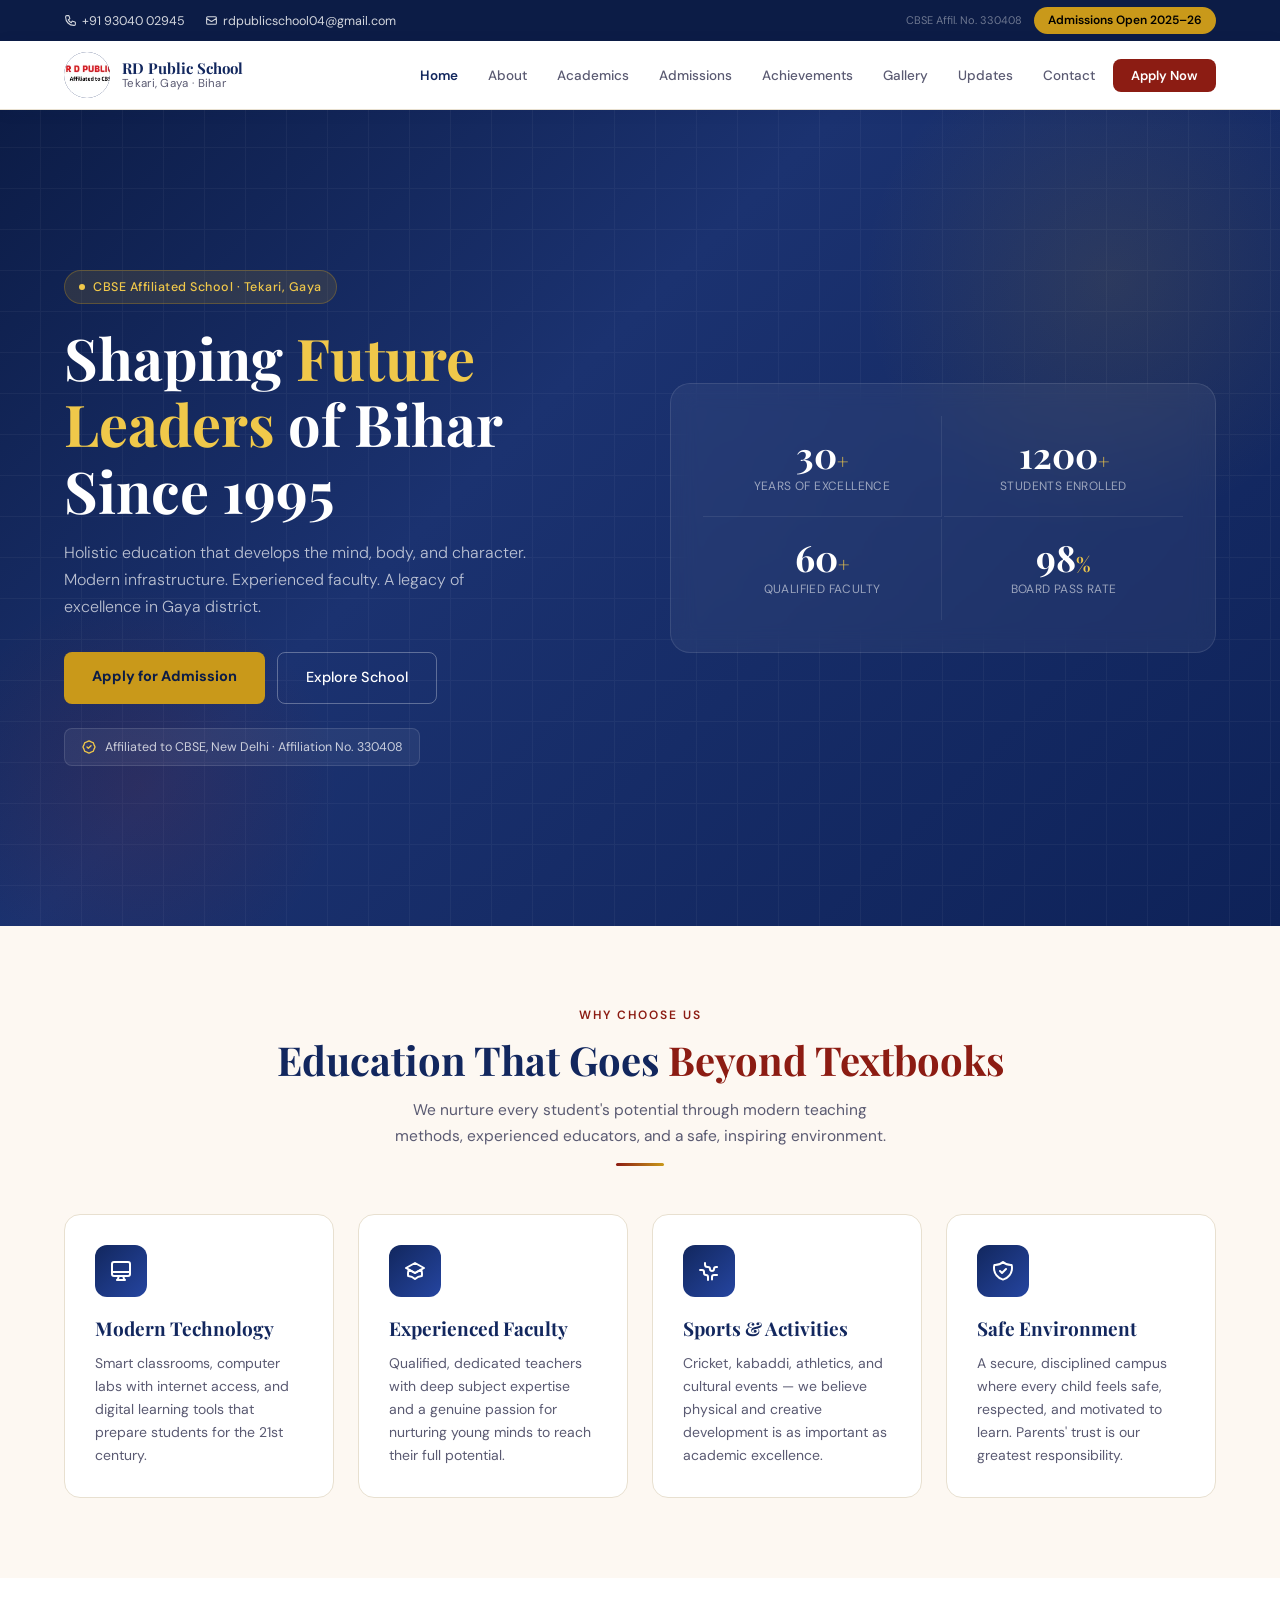
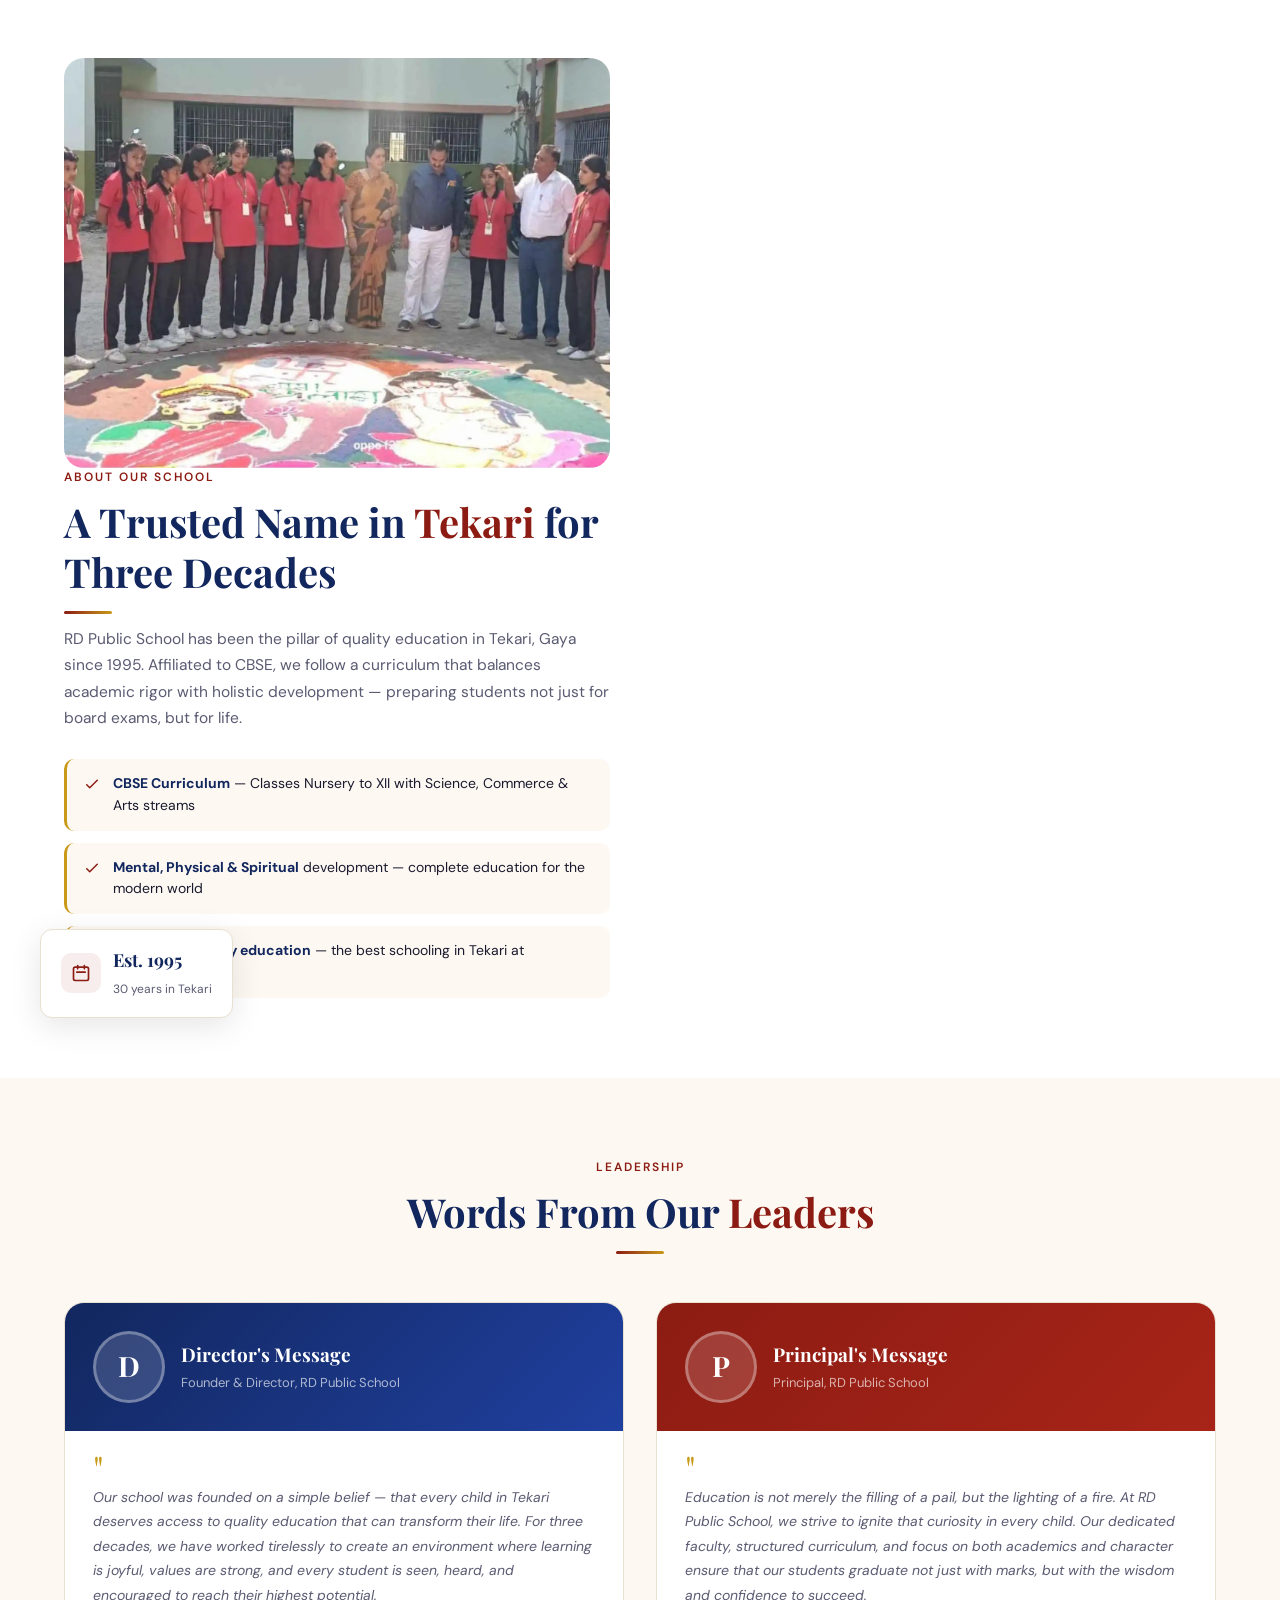
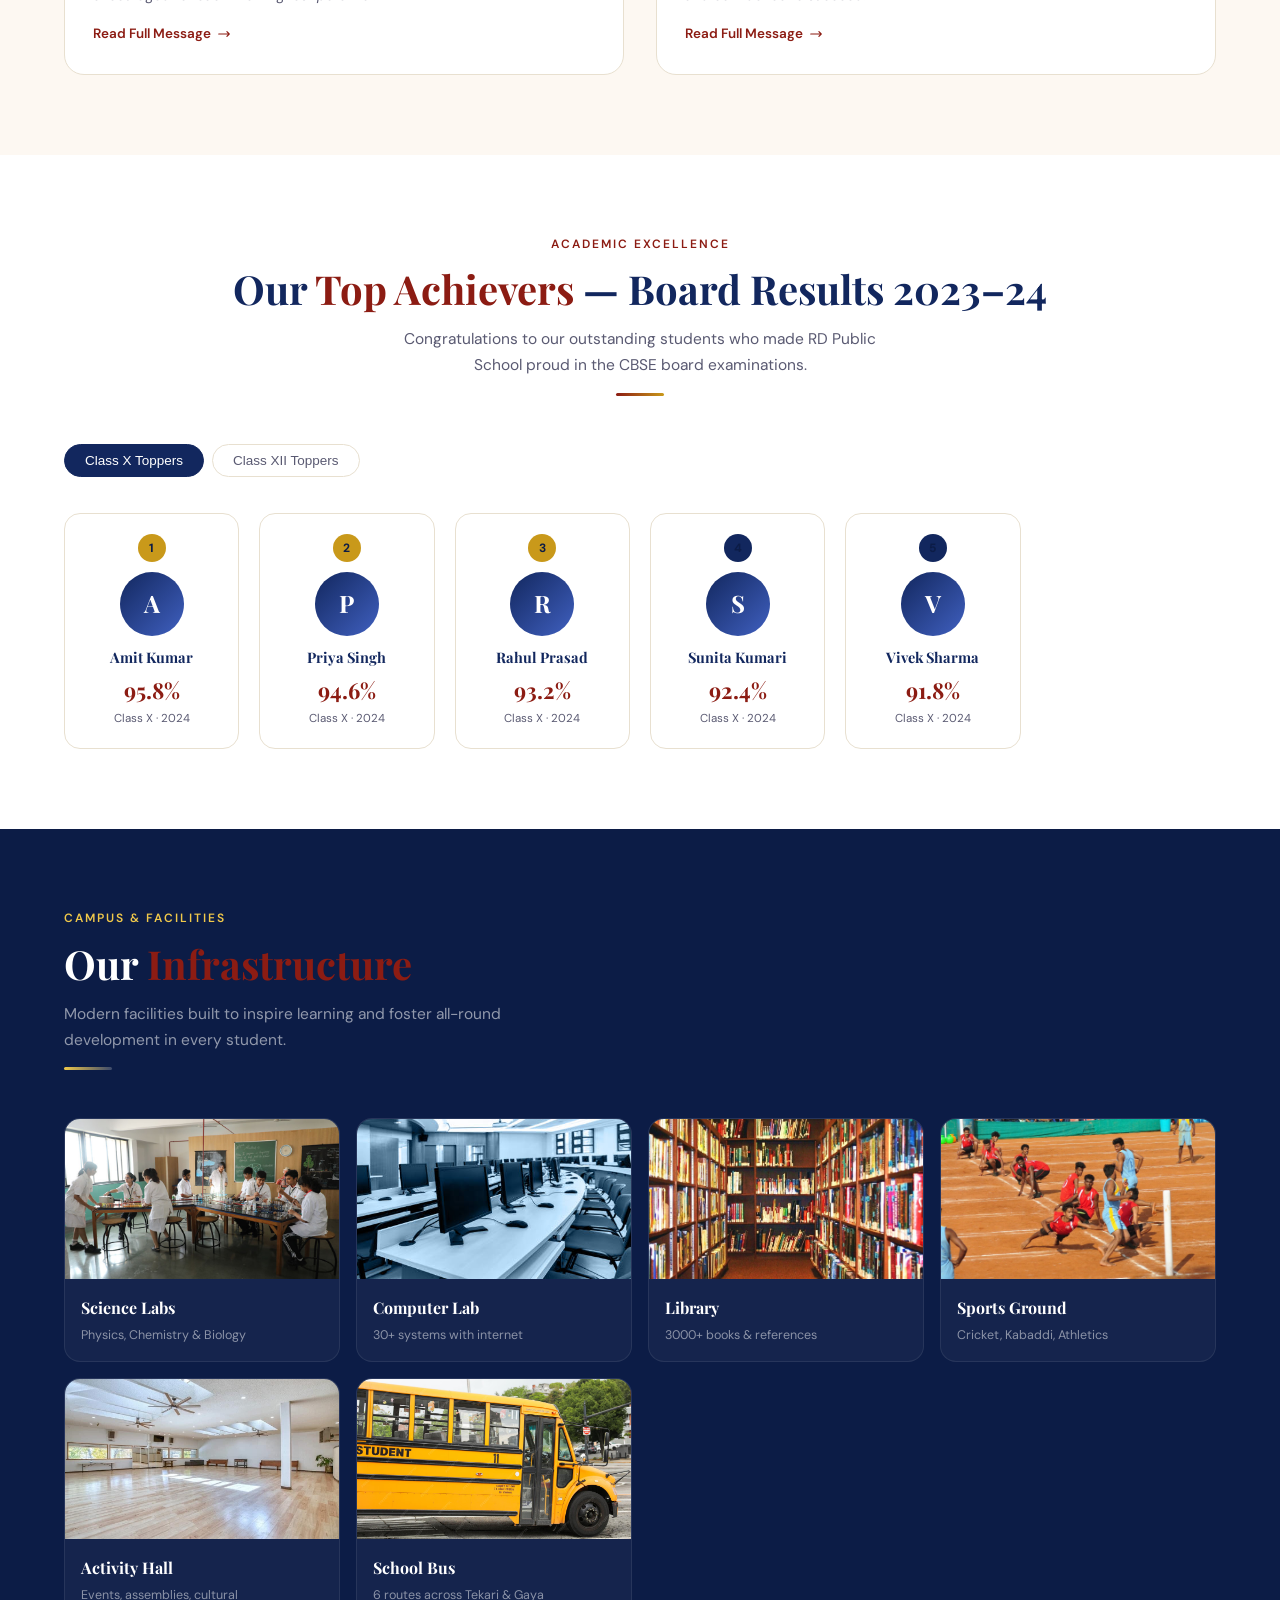
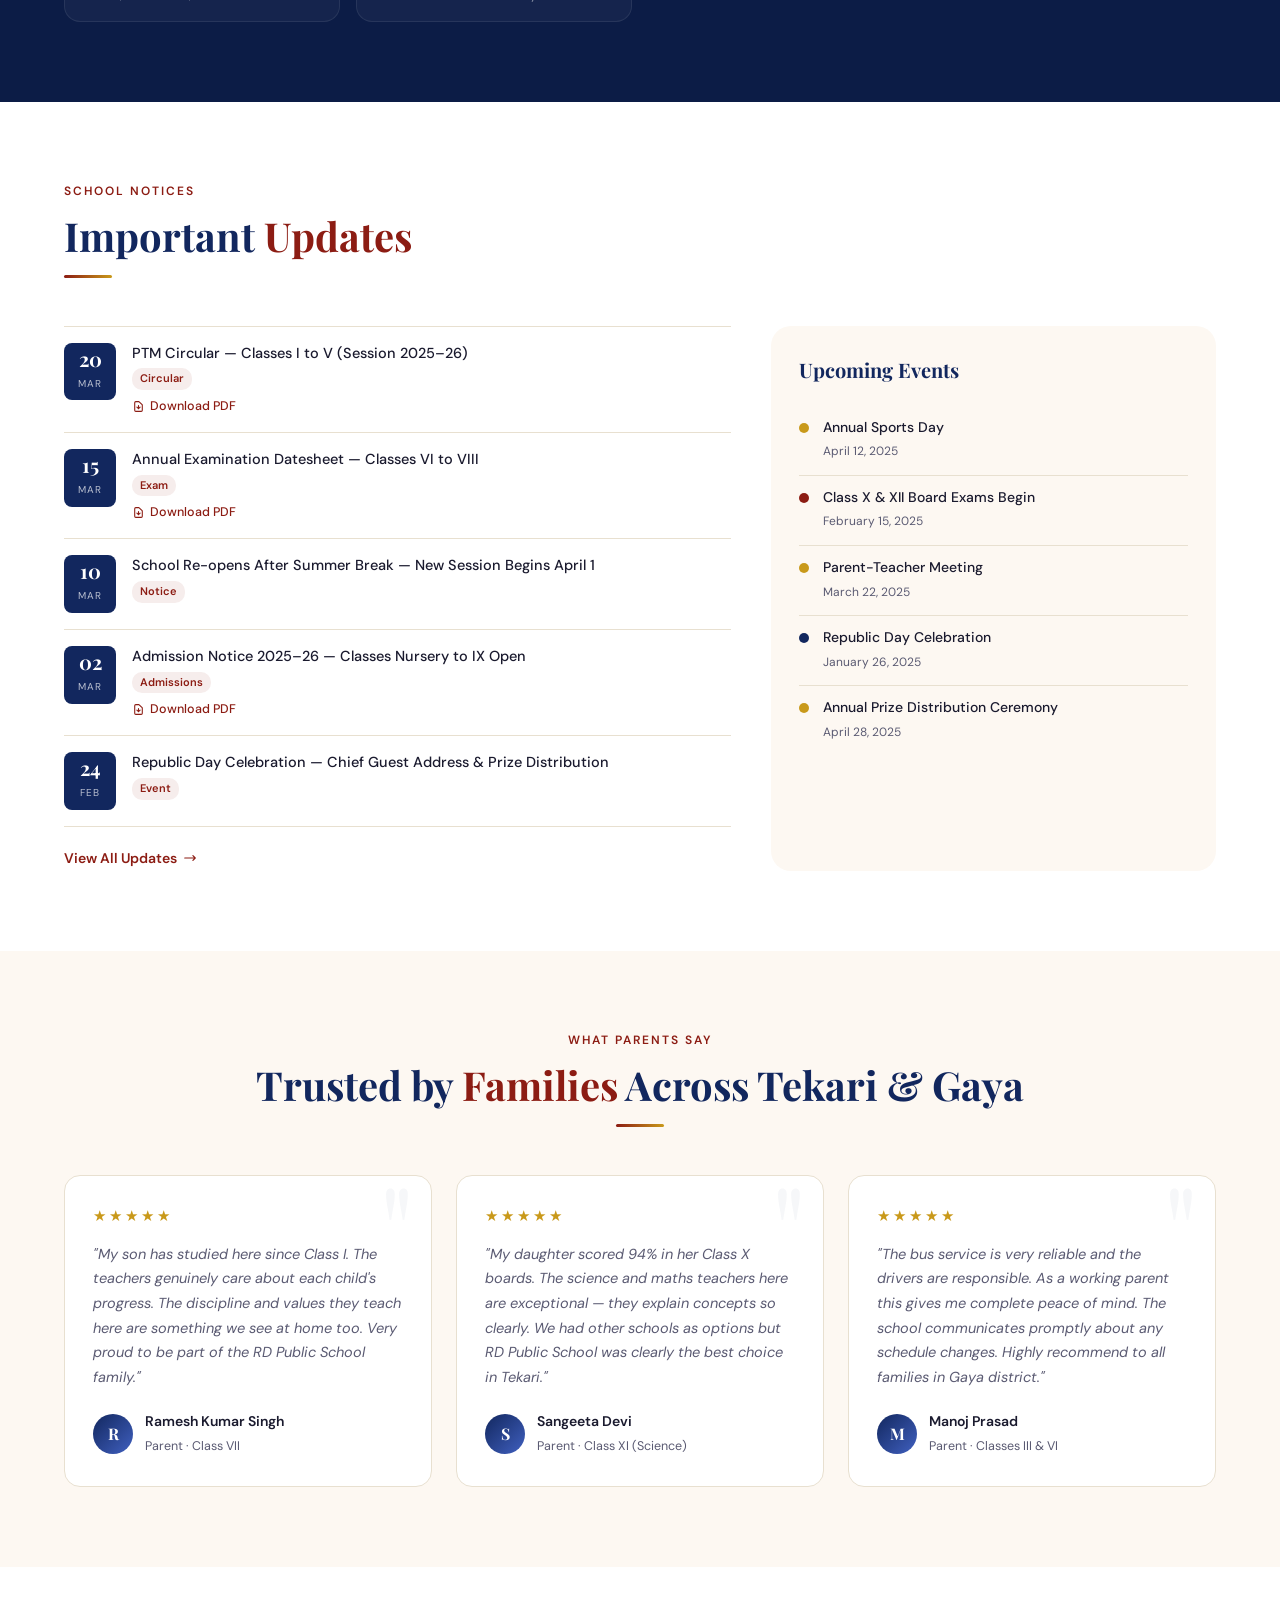
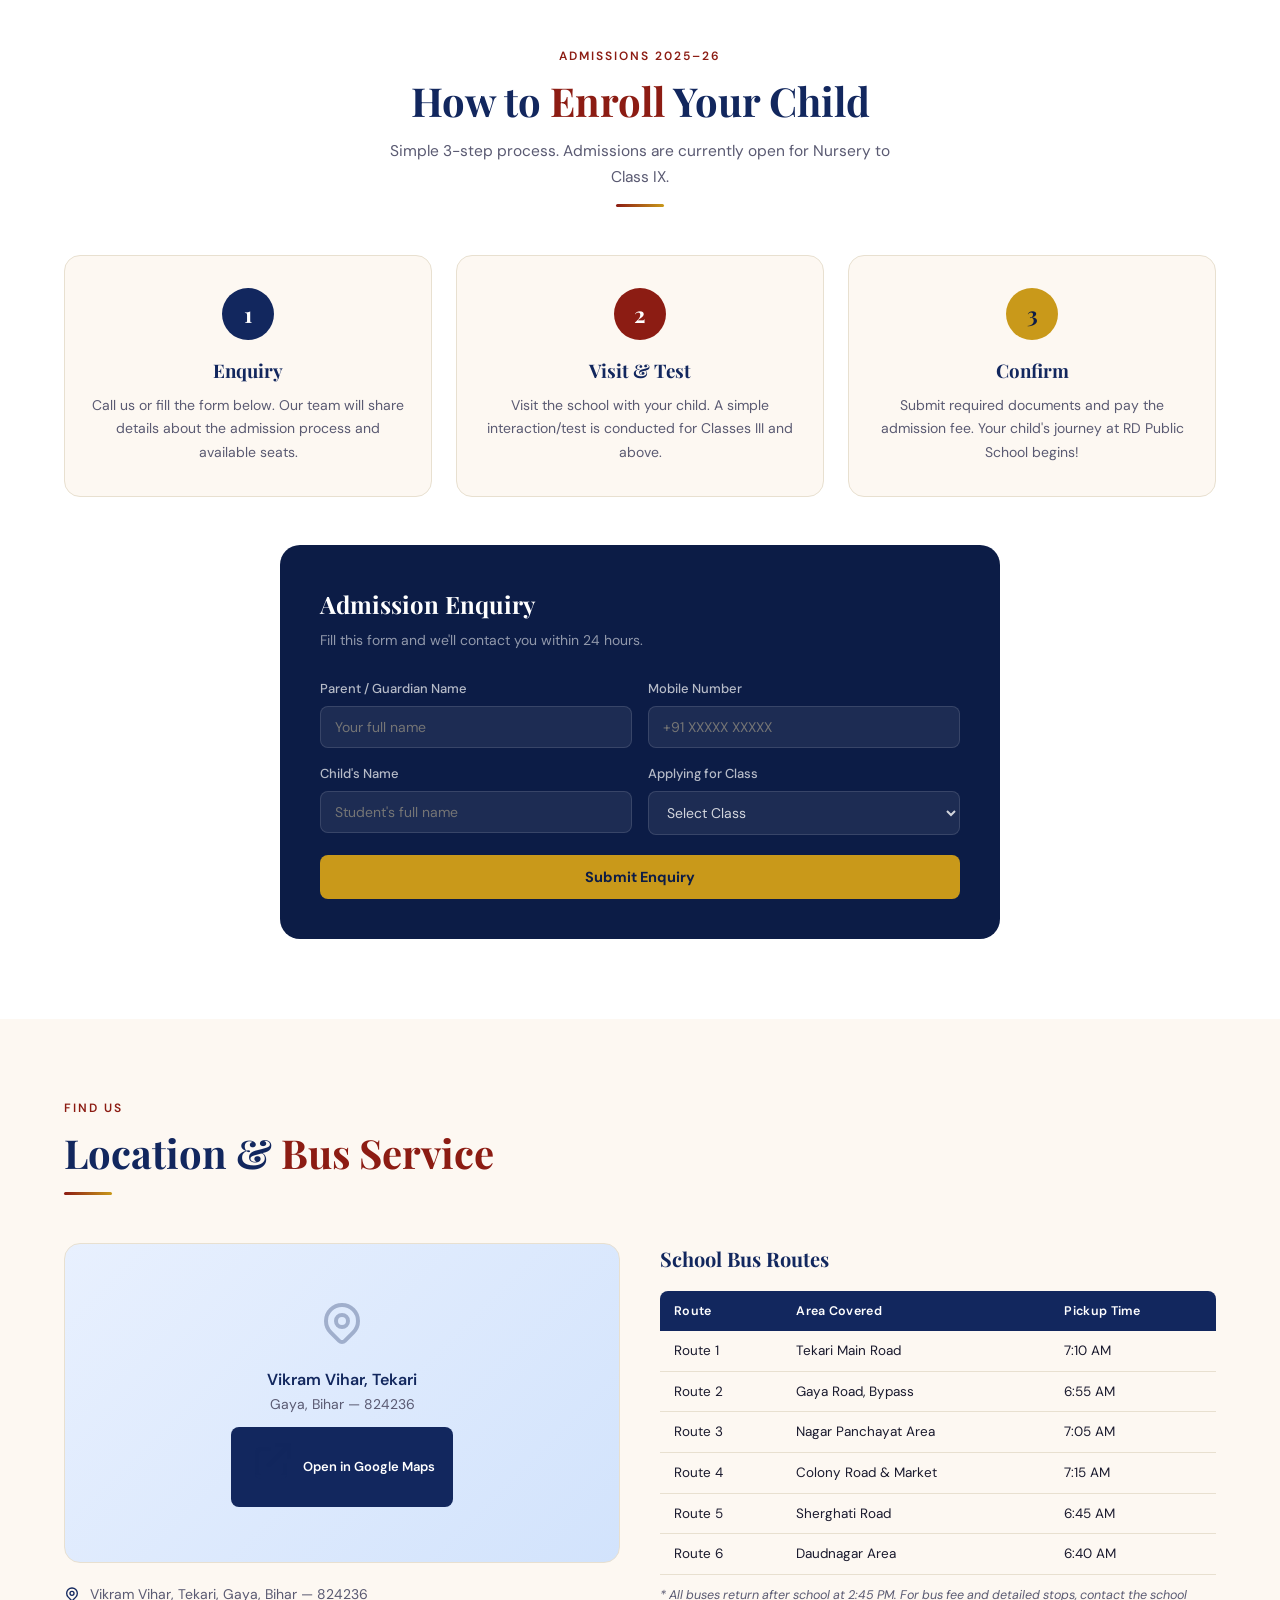
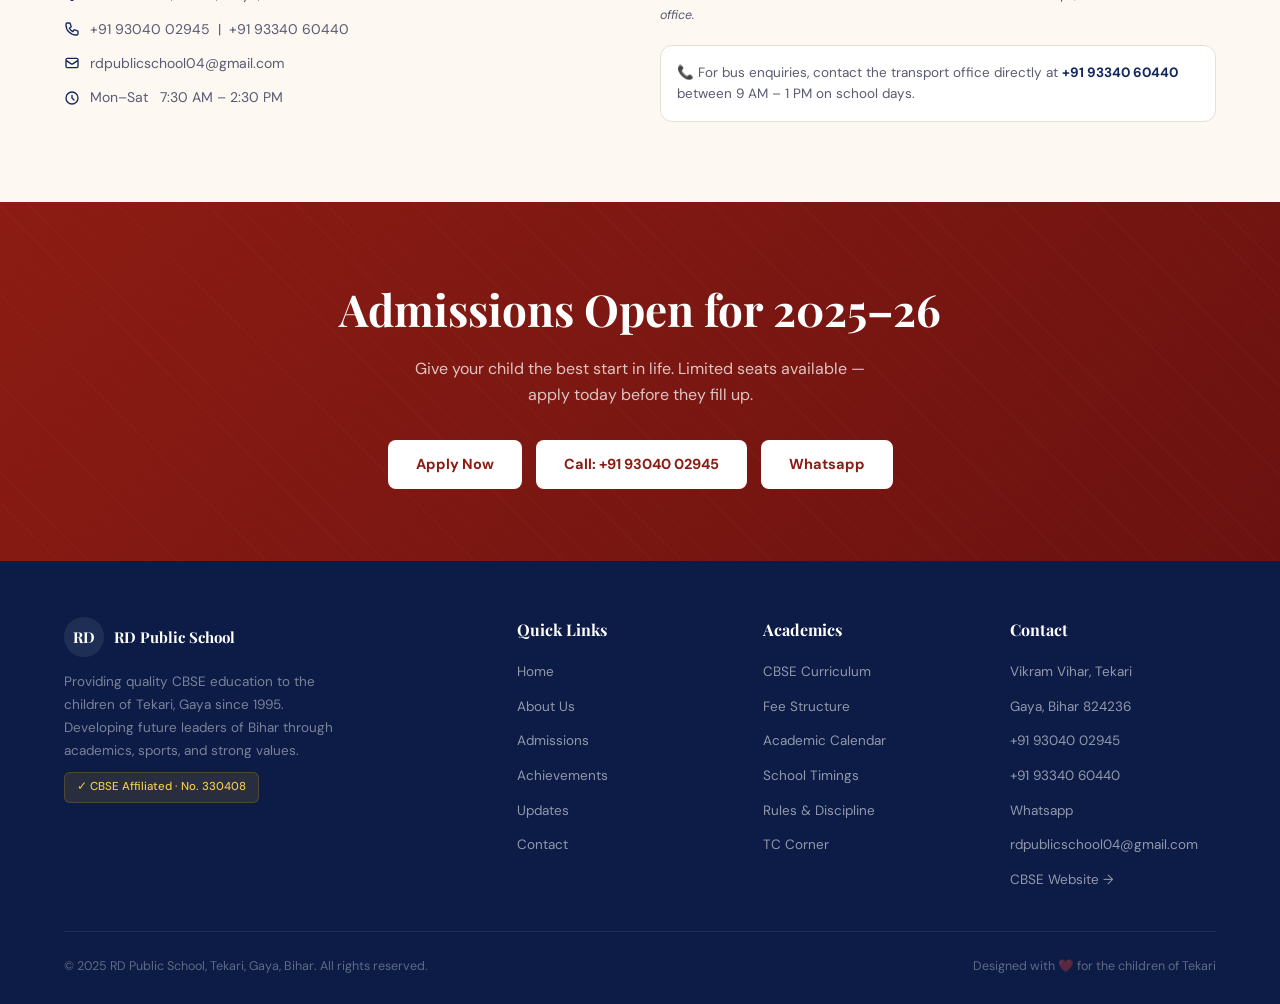
==== rdps-demo.html @ 410fe50c "done and dusted" ====
<!DOCTYPE html>
<html lang="en">
<head>
<meta charset="UTF-8"/>
<meta name="viewport" content="width=device-width, initial-scale=1.0"/>
<title>RD Public School — Tekari, Gaya, Bihar</title>
<link rel="preconnect" href="https://fonts.googleapis.com"/>
<link href="https://fonts.googleapis.com/css2?family=Playfair+Display:wght@600;700&family=DM+Sans:wght@300;400;500;600&display=swap" rel="stylesheet"/>
<style>
*,*::before,*::after{box-sizing:border-box;margin:0;padding:0}

:root{
  --navy:#12275E;
  --navy-deep:#0C1C46;
  --maroon:#8C1C13;
  --gold:#C9991A;
  --gold-light:#F0C84A;
  --cream:#FDF8F2;
  --warm-white:#FFFDF9;
  --text:#1A1A2E;
  --text-muted:#5A5A72;
  --border:#E8E0D0;
  --serif:'Playfair Display',serif;
  --sans:'DM Sans',sans-serif;
}

html{scroll-behavior:smooth}
body{font-family:var(--sans);color:var(--text);background:var(--warm-white);line-height:1.6;overflow-x:hidden}

/* ── TOP BAR ── */
.topbar{background:var(--navy-deep);color:#fff;font-size:12.5px;padding:7px 0}
.topbar-inner{max-width:1200px;margin:auto;padding:0 24px;display:flex;justify-content:space-between;align-items:center;flex-wrap:wrap;gap:8px}
.topbar a{color:rgba(255,255,255,0.82);text-decoration:none;display:flex;align-items:center;gap:5px;transition:color .2s}
.topbar a:hover{color:#fff}
.topbar-left{display:flex;gap:20px;align-items:center}
.topbar-right{display:flex;gap:12px;align-items:center}
.topbar-cta{background:var(--gold);color:#000!important;padding:4px 14px;border-radius:20px;font-weight:600;font-size:12px;transition:background .2s!important}
.topbar-cta:hover{background:var(--gold-light)!important}
.topbar svg{width:13px;height:13px}

/* ── NAVBAR ── */
nav{background:#fff;position:sticky;top:0;z-index:100;border-bottom:1px solid var(--border);box-shadow:0 2px 16px rgba(18,39,94,0.06)}
.nav-inner{max-width:1200px;margin:auto;padding:0 24px;display:flex;align-items:center;justify-content:space-between;height:68px}
.nav-logo{display:flex;align-items:center;gap:12px;text-decoration:none}
.logo-badge{width:46px;height:46px;background:var(--navy);border-radius:50%;display:flex;align-items:center;justify-content:center;flex-shrink:0}
.logo-badge span{color:#fff;font-family:var(--serif);font-size:17px;font-weight:700;letter-spacing:-0.5px}
.logo-text{line-height:1.2}
.logo-text strong{display:block;font-family:var(--serif);color:var(--navy);font-size:15px;font-weight:700}
.logo-text small{display:block;color:var(--text-muted);font-size:11.5px;letter-spacing:0.3px}
.nav-links{display:flex;gap:6px;list-style:none;align-items:center}
.nav-links a{font-size:13.5px;font-weight:500;color:var(--text-muted);text-decoration:none;padding:6px 12px;border-radius:6px;transition:all .2s}
.nav-links a:hover{color:var(--navy);background:rgba(18,39,94,0.06)}
.nav-links .active{color:var(--navy);font-weight:600}
.nav-btn{background:var(--maroon);color:#fff!important;padding:8px 18px!important;border-radius:8px!important;font-weight:600!important;font-size:13px!important}
.nav-btn:hover{background:#a82418!important;color:#fff!important}

/* ── HERO ── */
.hero{min-height:88vh;display:flex;align-items:center;position:relative;overflow:hidden;background:var(--navy-deep)}
.hero-bg{position:absolute;inset:0;background:linear-gradient(135deg,#0C1C46 0%,#1B3270 40%,#0e2258 100%)}
.hero-pattern{position:absolute;inset:0;opacity:0.04;background-image:repeating-linear-gradient(0deg,transparent,transparent 40px,rgba(255,255,255,1) 40px,rgba(255,255,255,1) 41px),repeating-linear-gradient(90deg,transparent,transparent 40px,rgba(255,255,255,1) 40px,rgba(255,255,255,1) 41px)}
.hero-accent{position:absolute;right:-80px;top:-80px;width:500px;height:500px;background:radial-gradient(circle,rgba(201,153,26,0.12) 0%,transparent 70%);pointer-events:none}
.hero-accent2{position:absolute;left:-60px;bottom:-60px;width:400px;height:400px;background:radial-gradient(circle,rgba(140,28,19,0.15) 0%,transparent 70%);pointer-events:none}
.hero-inner{max-width:1200px;margin:auto;padding:80px 24px;position:relative;z-index:2;display:grid;grid-template-columns:1fr 1fr;gap:60px;align-items:center}
.hero-badge{display:inline-flex;align-items:center;gap:8px;background:rgba(201,153,26,0.15);border:1px solid rgba(201,153,26,0.3);color:var(--gold-light);padding:6px 14px;border-radius:20px;font-size:12.5px;font-weight:500;letter-spacing:0.5px;margin-bottom:20px}
.hero-badge span{width:6px;height:6px;background:var(--gold-light);border-radius:50%;display:inline-block}
.hero h1{font-family:var(--serif);font-size:clamp(36px,4.5vw,58px);line-height:1.15;color:#fff;font-weight:700;margin-bottom:16px}
.hero h1 em{font-style:normal;color:var(--gold-light)}
.hero-sub{color:rgba(255,255,255,0.7);font-size:16px;max-width:480px;margin-bottom:32px;font-weight:300;line-height:1.7}
.hero-btns{display:flex;gap:12px;flex-wrap:wrap}
.btn-primary{background:var(--gold);color:#0C1C46;padding:13px 28px;border-radius:8px;font-weight:700;font-size:14.5px;text-decoration:none;display:inline-block;transition:all .2s;border:none;cursor:pointer}
.btn-primary:hover{background:var(--gold-light);transform:translateY(-1px);box-shadow:0 6px 20px rgba(201,153,26,0.35)}
.btn-ghost{background:transparent;color:#fff;padding:13px 28px;border-radius:8px;font-weight:500;font-size:14.5px;text-decoration:none;display:inline-block;transition:all .2s;border:1.5px solid rgba(255,255,255,0.3)}
.btn-ghost:hover{background:rgba(255,255,255,0.08);border-color:rgba(255,255,255,0.6)}
.hero-card{background:rgba(255,255,255,0.05);backdrop-filter:blur(12px);border:1px solid rgba(255,255,255,0.1);border-radius:20px;padding:32px;display:grid;grid-template-columns:1fr 1fr;gap:2px}
.hero-stat{padding:20px;text-align:center;border-right:1px solid rgba(255,255,255,0.08);border-bottom:1px solid rgba(255,255,255,0.08)}
.hero-stat:nth-child(2){border-right:none}
.hero-stat:nth-child(3){border-bottom:none}
.hero-stat:nth-child(4){border-right:none;border-bottom:none}
.hero-stat-num{font-family:var(--serif);font-size:36px;color:#fff;font-weight:700;line-height:1}
.hero-stat-num span{color:var(--gold-light);font-size:20px}
.hero-stat-label{color:rgba(255,255,255,0.55);font-size:12px;margin-top:5px;letter-spacing:0.4px;text-transform:uppercase}
.cbse-badge{margin-top:24px;display:inline-flex;align-items:center;gap:8px;background:rgba(255,255,255,0.06);border:1px solid rgba(255,255,255,0.12);color:rgba(255,255,255,0.75);padding:8px 16px;border-radius:8px;font-size:12.5px}
.cbse-badge svg{width:16px;height:16px;color:var(--gold-light)}

/* ── SECTIONS SHARED ── */
section{padding:80px 0}
.section-inner{max-width:1200px;margin:auto;padding:0 24px}
.section-label{font-size:12px;font-weight:600;letter-spacing:2px;text-transform:uppercase;color:var(--maroon);margin-bottom:10px}
.section-title{font-family:var(--serif);font-size:clamp(28px,3.5vw,40px);color:var(--navy);font-weight:700;line-height:1.25}
.section-title em{font-style:normal;color:var(--maroon)}
.section-sub{color:var(--text-muted);max-width:520px;margin-top:12px;font-size:15.5px;line-height:1.7}
.section-header{margin-bottom:48px}
.section-header.center{text-align:center}
.section-header.center .section-sub{margin:12px auto 0}
.divider{width:48px;height:3px;background:linear-gradient(90deg,var(--maroon),var(--gold));border-radius:2px;margin-top:14px}
.divider.center{margin:14px auto 0}

/* ── WHY US ── */
.why-us{background:var(--cream)}
.features-grid{display:grid;grid-template-columns:repeat(auto-fit,minmax(240px,1fr));gap:24px}
.feature-card{background:#fff;border:1px solid var(--border);border-radius:16px;padding:30px;transition:all .25s}
.feature-card:hover{border-color:var(--navy);box-shadow:0 8px 32px rgba(18,39,94,0.1);transform:translateY(-3px)}
.feature-icon{width:52px;height:52px;background:linear-gradient(135deg,var(--navy),#2545a0);border-radius:12px;display:flex;align-items:center;justify-content:center;margin-bottom:16px}
.feature-icon svg{width:24px;height:24px;color:#fff}
.feature-card h3{font-family:var(--serif);font-size:19px;color:var(--navy);margin-bottom:8px;font-weight:700}
.feature-card p{color:var(--text-muted);font-size:14px;line-height:1.65}

/* ── ABOUT ── */
.about-grid{display:grid;grid-template-columns:1fr 1fr;gap:60px;align-items:center}
.about-img{position:relative}
.about-img-main{width:100%;aspect-ratio:4/3;background:linear-gradient(135deg,var(--navy) 0%,#2545a0 100%);border-radius:20px;display:flex;align-items:center;justify-content:center;overflow:hidden}
.school-visual{text-align:center;color:rgba(255,255,255,0.8);padding:40px}
.school-visual .big-icon{font-size:80px;margin-bottom:12px;display:block}
.school-visual p{font-size:13px;opacity:0.6;letter-spacing:1px;text-transform:uppercase}
.about-float-card{position:absolute;bottom:-20px;left:-24px;background:#fff;border:1px solid var(--border);border-radius:12px;padding:16px 20px;box-shadow:0 8px 32px rgba(0,0,0,0.1);display:flex;align-items:center;gap:12px;min-width:180px}
.float-icon{width:40px;height:40px;background:rgba(140,28,19,0.08);border-radius:10px;display:flex;align-items:center;justify-content:center;flex-shrink:0}
.float-icon svg{width:20px;height:20px;color:var(--maroon)}
.float-card-text strong{display:block;font-size:18px;font-family:var(--serif);color:var(--navy);font-weight:700}
.float-card-text span{font-size:12px;color:var(--text-muted)}
.about-text .section-sub{max-width:100%}
.value-list{margin-top:28px;display:flex;flex-direction:column;gap:12px}
.value-item{display:flex;align-items:flex-start;gap:12px;padding:14px 16px;background:var(--cream);border-radius:10px;border-left:3px solid var(--gold)}
.value-item svg{width:18px;height:18px;color:var(--maroon);flex-shrink:0;margin-top:2px}
.value-item p{font-size:14px;color:var(--text);line-height:1.55}
.value-item p strong{color:var(--navy)}

/* ── DESK ── */
.desks{background:var(--cream)}
.desks-grid{display:grid;grid-template-columns:1fr 1fr;gap:32px}
.desk-card{background:#fff;border-radius:20px;overflow:hidden;border:1px solid var(--border);transition:box-shadow .25s}
.desk-card:hover{box-shadow:0 12px 40px rgba(18,39,94,0.1)}
.desk-header{background:linear-gradient(135deg,var(--navy),#2040a0);padding:28px;display:flex;align-items:center;gap:16px}
.desk-avatar{width:72px;height:72px;background:rgba(255,255,255,0.15);border-radius:50%;border:3px solid rgba(255,255,255,0.3);display:flex;align-items:center;justify-content:center;flex-shrink:0;overflow:hidden}
.desk-avatar span{font-family:var(--serif);font-size:28px;color:#fff;font-weight:700}
.desk-header-text h3{font-family:var(--serif);color:#fff;font-size:19px;font-weight:700}
.desk-header-text span{color:rgba(255,255,255,0.65);font-size:13px}
.desk-body{padding:28px}
.desk-quote{font-family:var(--serif);font-size:36px;color:var(--gold);line-height:0.5;display:block;margin-bottom:8px}
.desk-body p{color:var(--text-muted);font-size:14px;line-height:1.75;font-style:italic}
.desk-body a{display:inline-flex;align-items:center;gap:6px;margin-top:16px;color:var(--maroon);font-weight:600;font-size:13.5px;text-decoration:none}
.desk-body a svg{width:14px;height:14px}

/* ── ACHIEVEMENTS ── */
.achievers-tabs{display:flex;gap:8px;margin-bottom:36px}
.tab-btn{padding:8px 20px;border-radius:20px;border:1.5px solid var(--border);background:#fff;font-size:13.5px;font-weight:500;cursor:pointer;transition:all .2s;color:var(--text-muted)}
.tab-btn.active{background:var(--navy);color:#fff;border-color:var(--navy)}
.achievers-grid{display:grid;grid-template-columns:repeat(auto-fill,minmax(160px,1fr));gap:20px}
.achiever-card{background:#fff;border:1px solid var(--border);border-radius:16px;padding:20px;text-align:center;transition:all .25s}
.achiever-card:hover{border-color:var(--gold);box-shadow:0 8px 24px rgba(201,153,26,0.15);transform:translateY(-2px)}
.achiever-rank{display:inline-block;background:var(--gold);color:#0C1C46;width:28px;height:28px;border-radius:50%;font-weight:700;font-size:12px;line-height:28px;margin-bottom:10px}
.achiever-avatar{width:64px;height:64px;background:linear-gradient(135deg,var(--navy),#4060c0);border-radius:50%;margin:0 auto 10px;display:flex;align-items:center;justify-content:center}
.achiever-avatar span{font-family:var(--serif);font-size:24px;color:#fff;font-weight:700}
.achiever-card h4{font-family:var(--serif);font-size:14.5px;color:var(--navy);font-weight:700;margin-bottom:4px}
.achiever-pct{font-size:22px;font-weight:700;font-family:var(--serif);color:var(--maroon)}
.achiever-class{font-size:11.5px;color:var(--text-muted);margin-top:2px}

/* ── INFRASTRUCTURE ── */
.infra{background:var(--navy-deep)}
.infra .section-title{color:#fff}
.infra .section-label{color:var(--gold-light)}
.infra .divider{background:linear-gradient(90deg,var(--gold-light),rgba(255,255,255,0.2))}
.infra-grid{display:grid;grid-template-columns:repeat(auto-fill,minmax(220px,1fr));gap:16px}
.infra-card{border-radius:16px;overflow:hidden;background:rgba(255,255,255,0.04);border:1px solid rgba(255,255,255,0.08);cursor:pointer;transition:all .25s;position:relative}
.infra-card:hover{border-color:rgba(255,255,255,0.2);background:rgba(255,255,255,0.08)}
.infra-card-img{height:160px;display:flex;align-items:center;justify-content:center;font-size:52px}
.infra-card-body{padding:16px}
.infra-card-body h4{font-family:var(--serif);font-size:16px;color:#fff;font-weight:700}
.infra-card-body p{font-size:12.5px;color:rgba(255,255,255,0.5);margin-top:4px}

/* ── UPDATES ── */
.updates-grid{display:grid;grid-template-columns:3fr 2fr;gap:40px}
.update-list{display:flex;flex-direction:column;gap:0}
.update-item{display:flex;align-items:flex-start;gap:16px;padding:16px 0;border-bottom:1px solid var(--border);cursor:pointer;transition:background .15s}
.update-item:first-child{border-top:1px solid var(--border)}
.update-item:hover .update-title{color:var(--maroon)}
.update-date{background:var(--navy);color:#fff;border-radius:8px;padding:6px 10px;text-align:center;min-width:52px;flex-shrink:0}
.update-date .day{font-family:var(--serif);font-size:20px;font-weight:700;line-height:1;display:block}
.update-date .month{font-size:10px;letter-spacing:1px;text-transform:uppercase;opacity:0.7}
.update-title{font-size:14.5px;font-weight:500;color:var(--text);line-height:1.5;transition:color .2s}
.update-type{display:inline-block;font-size:11px;padding:2px 8px;border-radius:10px;background:rgba(140,28,19,0.08);color:var(--maroon);font-weight:600;margin-top:4px}
.update-pdf{display:flex;align-items:center;gap:5px;font-size:12.5px;color:var(--maroon);margin-top:6px;font-weight:500}
.update-pdf svg{width:13px;height:13px}
.events-card{background:var(--cream);border-radius:20px;padding:28px}
.events-card h3{font-family:var(--serif);font-size:20px;color:var(--navy);margin-bottom:20px;font-weight:700}
.event-item{display:flex;gap:14px;padding:12px 0;border-bottom:1px solid var(--border);align-items:flex-start}
.event-item:last-child{border-bottom:none}
.event-dot{width:10px;height:10px;background:var(--gold);border-radius:50%;flex-shrink:0;margin-top:5px}
.event-item p{font-size:14px;color:var(--text);font-weight:500;line-height:1.4}
.event-item span{font-size:12px;color:var(--text-muted)}

/* ── TESTIMONIALS ── */
.testimonials{background:var(--cream)}
.testimonials-grid{display:grid;grid-template-columns:repeat(auto-fit,minmax(280px,1fr));gap:24px}
.testi-card{background:#fff;border-radius:16px;padding:28px;border:1px solid var(--border);position:relative;overflow:hidden;transition:box-shadow .25s}
.testi-card:hover{box-shadow:0 8px 32px rgba(18,39,94,0.1)}
.testi-card::before{content:'"';position:absolute;top:-10px;right:16px;font-family:var(--serif);font-size:120px;color:rgba(18,39,94,0.04);line-height:1}
.stars{display:flex;gap:3px;margin-bottom:14px}
.stars span{color:var(--gold);font-size:15px}
.testi-card blockquote{font-size:14.5px;color:var(--text-muted);line-height:1.7;font-style:italic;margin-bottom:20px;position:relative;z-index:1}
.testi-author{display:flex;align-items:center;gap:12px}
.testi-avatar{width:40px;height:40px;border-radius:50%;background:linear-gradient(135deg,var(--navy),#4060c0);display:flex;align-items:center;justify-content:center;flex-shrink:0}
.testi-avatar span{color:#fff;font-family:var(--serif);font-size:16px;font-weight:700}
.testi-name strong{display:block;font-size:14px;font-weight:600;color:var(--text)}
.testi-name span{font-size:12.5px;color:var(--text-muted)}

/* ── BUS + LOCATION ── */
.location-grid{display:grid;grid-template-columns:1fr 1fr;gap:40px;align-items:start}
.map-embed{background:linear-gradient(135deg,#e8f0fe,#d2e3fc);border-radius:16px;overflow:hidden;height:320px;border:1px solid var(--border);position:relative;display:flex;align-items:center;justify-content:center}
.map-placeholder{text-align:center;color:var(--navy)}
.map-placeholder svg{width:48px;height:48px;color:var(--navy);opacity:0.3;margin-bottom:12px}
.map-placeholder p{font-size:14px;color:var(--text-muted)}
.map-placeholder a{display:inline-flex;align-items:center;gap:6px;margin-top:12px;background:var(--navy);color:#fff;padding:10px 18px;border-radius:8px;font-size:13px;font-weight:600;text-decoration:none;transition:background .2s}
.map-placeholder a:hover{background:var(--navy-deep)}
.contact-details{display:flex;flex-direction:column;gap:12px;margin-top:20px}
.contact-item{display:flex;align-items:center;gap:10px;font-size:14px;color:var(--text-muted)}
.contact-item svg{width:16px;height:16px;color:var(--navy);flex-shrink:0}
.bus-table{width:100%;border-collapse:collapse;margin-top:12px;font-size:13.5px}
.bus-table th{background:var(--navy);color:#fff;padding:10px 14px;text-align:left;font-weight:600;font-size:12.5px;letter-spacing:0.3px}
.bus-table th:first-child{border-radius:8px 0 0 0}
.bus-table th:last-child{border-radius:0 8px 0 0}
.bus-table td{padding:9px 14px;border-bottom:1px solid var(--border);color:var(--text)}
.bus-table tr:hover td{background:var(--cream)}
.bus-note{font-size:12.5px;color:var(--text-muted);margin-top:10px;font-style:italic}

/* ── CTA BANNER ── */
.cta-banner{background:linear-gradient(135deg,var(--maroon) 0%,#6b1210 100%);padding:72px 0;text-align:center;position:relative;overflow:hidden}
.cta-banner::before{content:'';position:absolute;inset:0;background-image:repeating-linear-gradient(45deg,transparent,transparent 20px,rgba(255,255,255,0.02) 20px,rgba(255,255,255,0.02) 21px)}
.cta-banner h2{font-family:var(--serif);font-size:clamp(28px,4vw,44px);color:#fff;margin-bottom:12px;font-weight:700;position:relative}
.cta-banner p{color:rgba(255,255,255,0.75);font-size:16px;max-width:480px;margin:0 auto 32px;position:relative}
.cta-banner-btns{display:flex;justify-content:center;gap:14px;flex-wrap:wrap;position:relative}
.btn-white{background:#fff;color:var(--maroon);padding:13px 28px;border-radius:8px;font-weight:700;font-size:14.5px;text-decoration:none;transition:all .2s}
.btn-white:hover{background:var(--cream);transform:translateY(-1px)}
.btn-outline-white{background:transparent;color:#fff;padding:13px 28px;border-radius:8px;font-weight:500;font-size:14.5px;text-decoration:none;border:1.5px solid rgba(255,255,255,0.4);transition:all .2s}
.btn-outline-white:hover{border-color:#fff;background:rgba(255,255,255,0.08)}

/* ── FOOTER ── */
footer{background:var(--navy-deep);color:rgba(255,255,255,0.75);padding:56px 0 28px}
.footer-inner{max-width:1200px;margin:auto;padding:0 24px}
.footer-top{display:grid;grid-template-columns:2fr 1fr 1fr 1fr;gap:40px;padding-bottom:40px;border-bottom:1px solid rgba(255,255,255,0.08)}
.footer-brand p{font-size:13.5px;line-height:1.7;margin-top:14px;opacity:0.6;max-width:280px}
.footer-col h4{color:#fff;font-family:var(--serif);font-size:16px;font-weight:700;margin-bottom:16px}
.footer-col ul{list-style:none;display:flex;flex-direction:column;gap:9px}
.footer-col ul a{color:rgba(255,255,255,0.55);text-decoration:none;font-size:13.5px;transition:color .2s}
.footer-col ul a:hover{color:#fff}
.footer-bottom{display:flex;justify-content:space-between;align-items:center;padding-top:24px;font-size:12.5px;opacity:0.45;flex-wrap:wrap;gap:8px}
.footer-logo{display:flex;align-items:center;gap:10px;margin-bottom:12px}
.footer-logo-badge{width:40px;height:40px;background:rgba(255,255,255,0.08);border-radius:50%;display:flex;align-items:center;justify-content:center}
.footer-logo-badge span{font-family:var(--serif);font-size:15px;color:#fff;font-weight:700}
.footer-logo strong{color:#fff;font-family:var(--serif);font-size:15px}
.affil-badge{display:inline-flex;align-items:center;gap:6px;background:rgba(201,153,26,0.15);border:1px solid rgba(201,153,26,0.25);color:var(--gold-light);padding:5px 12px;border-radius:6px;font-size:11.5px;margin-top:10px;font-weight:500}

/* ── RESPONSIVE ── */
@media(max-width:768px){
  .topbar-left span{display:none}
  .nav-links{display:none}
  .hero-inner{grid-template-columns:1fr;gap:36px;padding:60px 24px}
  .hero-card{display:grid;grid-template-columns:1fr 1fr}
  .about-grid,.desks-grid,.updates-grid,.location-grid{grid-template-columns:1fr}
  .footer-top{grid-template-columns:1fr 1fr}
  .about-float-card{display:none}
}

/* ── SCROLL ANIMATIONS ── */
.fade-up{opacity:0;transform:translateY(24px);transition:opacity .6s ease,transform .6s ease}
.fade-up.visible{opacity:1;transform:translateY(0)}
.fade-up:nth-child(2){transition-delay:.1s}
.fade-up:nth-child(3){transition-delay:.2s}
.fade-up:nth-child(4){transition-delay:.3s}
</style>
</head>
<body>

<!-- TOP BAR -->
<div class="topbar">
  <div class="topbar-inner">
    <div class="topbar-left">
      <a href="tel:+919304002945">
        <svg fill="none" viewBox="0 0 24 24" stroke="currentColor"><path stroke-linecap="round" stroke-linejoin="round" stroke-width="2" d="M3 5a2 2 0 012-2h3.28a1 1 0 01.948.684l1.498 4.493a1 1 0 01-.502 1.21l-2.257 1.13a11.042 11.042 0 005.516 5.516l1.13-2.257a1 1 0 011.21-.502l4.493 1.498A1 1 0 0121 15.72V19a2 2 0 01-2 2h-1C9.716 21 3 14.284 3 6V5z"/></svg>
        +91 93040 02945
      </a>
      <a href="mailto:rdpublicschool04@gmail.com">
        <svg fill="none" viewBox="0 0 24 24" stroke="currentColor"><path stroke-linecap="round" stroke-linejoin="round" stroke-width="2" d="M3 8l7.89 5.26a2 2 0 002.22 0L21 8M5 19h14a2 2 0 002-2V7a2 2 0 00-2-2H5a2 2 0 00-2 2v10a2 2 0 002 2z"/></svg>
        rdpublicschool04@gmail.com
      </a>
    </div>
    <div class="topbar-right">
      <span style="color:rgba(255,255,255,0.4);font-size:11px">CBSE Affil. No. 330408</span>
      <a href="#admissions" class="topbar-cta">Admissions Open 2025–26</a>
    </div>
  </div>
</div>

<!-- NAVBAR -->
<nav>
  <div class="nav-inner">
    <a href="#" class="nav-logo">
      <div class="logo-badge"><img src="public/rdpslogo.webp" alt="RD Public School Logo" style="width:100%;height:100%;object-fit:cover;border-radius:50%;"></div>
      <div class="logo-text">
        <strong>RD Public School</strong>
        <small>Tekari, Gaya · Bihar</small>
      </div>
    </a>
    <ul class="nav-links">
      <li><a href="#" class="active">Home</a></li>
      <li><a href="#about">About</a></li>
      <li><a href="#academics">Academics</a></li>
      <li><a href="#admissions">Admissions</a></li>
      <li><a href="#achievements">Achievements</a></li>
      <li><a href="#gallery">Gallery</a></li>
      <li><a href="#updates">Updates</a></li>
      <li><a href="#contact">Contact</a></li>
      <li><a href="#admissions" class="nav-btn">Apply Now</a></li>
    </ul>
  </div>
</nav>

<!-- HERO -->
<section class="hero">
  <div class="hero-bg"></div>
  <div class="hero-pattern"></div>
  <div class="hero-accent"></div>
  <div class="hero-accent2"></div>
  <div class="hero-inner">
    <div>
      <div class="hero-badge"><span></span> CBSE Affiliated School · Tekari, Gaya</div>
      <h1>Shaping <em>Future Leaders</em> of Bihar Since 1995</h1>
      <p class="hero-sub">Holistic education that develops the mind, body, and character. Modern infrastructure. Experienced faculty. A legacy of excellence in Gaya district.</p>
      <div class="hero-btns">
        <a href="#admissions" class="btn-primary">Apply for Admission</a>
        <a href="#about" class="btn-ghost">Explore School</a>
      </div>
      <div class="cbse-badge">
        <svg fill="none" viewBox="0 0 24 24" stroke="currentColor"><path stroke-linecap="round" stroke-linejoin="round" stroke-width="2" d="M9 12l2 2 4-4M7.835 4.697a3.42 3.42 0 001.946-.806 3.42 3.42 0 014.438 0 3.42 3.42 0 001.946.806 3.42 3.42 0 013.138 3.138 3.42 3.42 0 00.806 1.946 3.42 3.42 0 010 4.438 3.42 3.42 0 00-.806 1.946 3.42 3.42 0 01-3.138 3.138 3.42 3.42 0 00-1.946.806 3.42 3.42 0 01-4.438 0 3.42 3.42 0 00-1.946-.806 3.42 3.42 0 01-3.138-3.138 3.42 3.42 0 00-.806-1.946 3.42 3.42 0 010-4.438 3.42 3.42 0 00.806-1.946 3.42 3.42 0 013.138-3.138z"/></svg>
        Affiliated to CBSE, New Delhi · Affiliation No. 330408
      </div>
    </div>
    <div>
      <div class="hero-card">
        <div class="hero-stat">
          <div class="hero-stat-num">30<span>+</span></div>
          <div class="hero-stat-label">Years of Excellence</div>
        </div>
        <div class="hero-stat">
          <div class="hero-stat-num">1200<span>+</span></div>
          <div class="hero-stat-label">Students Enrolled</div>
        </div>
        <div class="hero-stat">
          <div class="hero-stat-num">60<span>+</span></div>
          <div class="hero-stat-label">Qualified Faculty</div>
        </div>
        <div class="hero-stat">
          <div class="hero-stat-num">98<span>%</span></div>
          <div class="hero-stat-label">Board Pass Rate</div>
        </div>
      </div>
    </div>
  </div>
</section>

<!-- WHY US -->
<section class="why-us" id="about">
  <div class="section-inner">
    <div class="section-header center">
      <div class="section-label">Why Choose Us</div>
      <h2 class="section-title">Education That Goes <em>Beyond Textbooks</em></h2>
      <p class="section-sub">We nurture every student's potential through modern teaching methods, experienced educators, and a safe, inspiring environment.</p>
      <div class="divider center"></div>
    </div>
    <div class="features-grid">
      <div class="feature-card fade-up">
        <div class="feature-icon">
          <svg fill="none" viewBox="0 0 24 24" stroke="currentColor"><path stroke-linecap="round" stroke-linejoin="round" stroke-width="2" d="M9.75 17L9 20l-1 1h8l-1-1-.75-3M3 13h18M5 17h14a2 2 0 002-2V5a2 2 0 00-2-2H5a2 2 0 00-2 2v10a2 2 0 002 2z"/></svg>
        </div>
        <h3>Modern Technology</h3>
        <p>Smart classrooms, computer labs with internet access, and digital learning tools that prepare students for the 21st century.</p>
      </div>
      <div class="feature-card fade-up">
        <div class="feature-icon">
          <svg fill="none" viewBox="0 0 24 24" stroke="currentColor"><path stroke-linecap="round" stroke-linejoin="round" stroke-width="2" d="M12 14l9-5-9-5-9 5 9 5z"/><path stroke-linecap="round" stroke-linejoin="round" stroke-width="2" d="M12 14l6.16-3.422a12.083 12.083 0 01.665 6.479A11.952 11.952 0 0012 20.055a11.952 11.952 0 00-6.824-2.998 12.078 12.078 0 01.665-6.479L12 14z"/></svg>
        </div>
        <h3>Experienced Faculty</h3>
        <p>Qualified, dedicated teachers with deep subject expertise and a genuine passion for nurturing young minds to reach their full potential.</p>
      </div>
      <div class="feature-card fade-up">
        <div class="feature-icon">
          <svg fill="none" viewBox="0 0 24 24" stroke="currentColor"><path stroke-linecap="round" stroke-linejoin="round" stroke-width="2" d="M3.055 11H5a2 2 0 012 2v1a2 2 0 002 2 2 2 0 012 2v2.945M8 3.935V5.5A2.5 2.5 0 0010.5 8h.5a2 2 0 012 2 2 2 0 104 0 2 2 0 012-2h1.064M15 20.488V18a2 2 0 012-2h3.064"/></svg>
        </div>
        <h3>Sports & Activities</h3>
        <p>Cricket, kabaddi, athletics, and cultural events — we believe physical and creative development is as important as academic excellence.</p>
      </div>
      <div class="feature-card fade-up">
        <div class="feature-icon">
          <svg fill="none" viewBox="0 0 24 24" stroke="currentColor"><path stroke-linecap="round" stroke-linejoin="round" stroke-width="2" d="M9 12l2 2 4-4m5.618-4.016A11.955 11.955 0 0112 2.944a11.955 11.955 0 01-8.618 3.04A12.02 12.02 0 003 9c0 5.591 3.824 10.29 9 11.622 5.176-1.332 9-6.03 9-11.622 0-1.042-.133-2.052-.382-3.016z"/></svg>
        </div>
        <h3>Safe Environment</h3>
        <p>A secure, disciplined campus where every child feels safe, respected, and motivated to learn. Parents' trust is our greatest responsibility.</p>
      </div>
    </div>
  </div>
</section>

<!-- ABOUT SCHOOL -->
<section style="background:#fff;padding:80px 0">
  <div class="section-inner">
    <div class="about-grid">
      <div class="about-img">
        <div class="about-img-main">
          <img src="public/rdps2.webp" alt="RD Public School Campus" style="width:100%;height:100%;object-fit:cover;">
        </img>
        <div class="about-float-card">
          <div class="float-icon">
            <svg fill="none" viewBox="0 0 24 24" stroke="currentColor"><path stroke-linecap="round" stroke-linejoin="round" stroke-width="2" d="M8 7V3m8 4V3m-9 8h10M5 21h14a2 2 0 002-2V7a2 2 0 00-2-2H5a2 2 0 00-2 2v12a2 2 0 002 2z"/></svg>
          </div>
          <div class="float-card-text">
            <strong>Est. 1995</strong>
            <span>30 years in Tekari</span>
          </div>
        </div>
      </div>
      <div class="about-text">
        <div class="section-label">About Our School</div>
        <h2 class="section-title">A Trusted Name in <em>Tekari</em> for Three Decades</h2>
        <div class="divider"></div>
        <p class="section-sub">RD Public School has been the pillar of quality education in Tekari, Gaya since 1995. Affiliated to CBSE, we follow a curriculum that balances academic rigor with holistic development — preparing students not just for board exams, but for life.</p>
        <div class="value-list">
          <div class="value-item">
            <svg fill="none" viewBox="0 0 24 24" stroke="currentColor"><path stroke-linecap="round" stroke-linejoin="round" stroke-width="2" d="M5 13l4 4L19 7"/></svg>
            <p><strong>CBSE Curriculum</strong> — Classes Nursery to XII with Science, Commerce & Arts streams</p>
          </div>
          <div class="value-item">
            <svg fill="none" viewBox="0 0 24 24" stroke="currentColor"><path stroke-linecap="round" stroke-linejoin="round" stroke-width="2" d="M5 13l4 4L19 7"/></svg>
            <p><strong>Mental, Physical & Spiritual</strong> development — complete education for the modern world</p>
          </div>
          <div class="value-item">
            <svg fill="none" viewBox="0 0 24 24" stroke="currentColor"><path stroke-linecap="round" stroke-linejoin="round" stroke-width="2" d="M5 13l4 4L19 7"/></svg>
            <p><strong>Affordable quality education</strong> — the best schooling in Tekari at accessible fees</p>
          </div>
        </div>
      </div>
    </div>
  </div>
</section>

<!-- DIRECTOR + PRINCIPAL -->
<section class="desks" id="desk">
  <div class="section-inner">
    <div class="section-header center">
      <div class="section-label">Leadership</div>
      <h2 class="section-title">Words From Our <em>Leaders</em></h2>
      <div class="divider center"></div>
    </div>
    <div class="desks-grid">
      <div class="desk-card">
        <div class="desk-header">
          <div class="desk-avatar"><span>D</span></div>
          <div class="desk-header-text">
            <h3>Director's Message</h3>
            <span>Founder & Director, RD Public School</span>
          </div>
        </div>
        <div class="desk-body">
          <span class="desk-quote">"</span>
          <p>Our school was founded on a simple belief — that every child in Tekari deserves access to quality education that can transform their life. For three decades, we have worked tirelessly to create an environment where learning is joyful, values are strong, and every student is seen, heard, and encouraged to reach their highest potential.</p>
          <a href="#about">Read Full Message <svg fill="none" viewBox="0 0 24 24" stroke="currentColor"><path stroke-linecap="round" stroke-linejoin="round" stroke-width="2" d="M17 8l4 4m0 0l-4 4m4-4H3"/></svg></a>
        </div>
      </div>
      <div class="desk-card">
        <div class="desk-header" style="background:linear-gradient(135deg,var(--maroon),#a82418)">
          <div class="desk-avatar"><span>P</span></div>
          <div class="desk-header-text">
            <h3>Principal's Message</h3>
            <span>Principal, RD Public School</span>
          </div>
        </div>
        <div class="desk-body">
          <span class="desk-quote">"</span>
          <p>Education is not merely the filling of a pail, but the lighting of a fire. At RD Public School, we strive to ignite that curiosity in every child. Our dedicated faculty, structured curriculum, and focus on both academics and character ensure that our students graduate not just with marks, but with the wisdom and confidence to succeed.</p>
          <a href="#about">Read Full Message <svg fill="none" viewBox="0 0 24 24" stroke="currentColor"><path stroke-linecap="round" stroke-linejoin="round" stroke-width="2" d="M17 8l4 4m0 0l-4 4m4-4H3"/></svg></a>
        </div>
      </div>
    </div>
  </div>
</section>

<!-- TOP ACHIEVERS -->
<section style="background:#fff;padding:80px 0" id="achievements">
  <div class="section-inner">
    <div class="section-header center">
      <div class="section-label">Academic Excellence</div>
      <h2 class="section-title">Our <em>Top Achievers</em> — Board Results 2023–24</h2>
      <p class="section-sub">Congratulations to our outstanding students who made RD Public School proud in the CBSE board examinations.</p>
      <div class="divider center"></div>
    </div>
    <div class="achievers-tabs">
      <button class="tab-btn active" onclick="switchTab(this,'x')">Class X Toppers</button>
      <button class="tab-btn" onclick="switchTab(this,'xii')">Class XII Toppers</button>
    </div>
    <div class="achievers-grid" id="tab-x">
      <div class="achiever-card fade-up">
        <div class="achiever-rank">1</div>
        <div class="achiever-avatar"><span>A</span></div>
        <h4>Amit Kumar</h4>
        <div class="achiever-pct">95.8%</div>
        <div class="achiever-class">Class X · 2024</div>
      </div>
      <div class="achiever-card fade-up">
        <div class="achiever-rank">2</div>
        <div class="achiever-avatar"><span>P</span></div>
        <h4>Priya Singh</h4>
        <div class="achiever-pct">94.6%</div>
        <div class="achiever-class">Class X · 2024</div>
      </div>
      <div class="achiever-card fade-up">
        <div class="achiever-rank">3</div>
        <div class="achiever-avatar"><span>R</span></div>
        <h4>Rahul Prasad</h4>
        <div class="achiever-pct">93.2%</div>
        <div class="achiever-class">Class X · 2024</div>
      </div>
      <div class="achiever-card fade-up">
        <div class="achiever-rank" style="background:var(--navy)">4</div>
        <div class="achiever-avatar"><span>S</span></div>
        <h4>Sunita Kumari</h4>
        <div class="achiever-pct">92.4%</div>
        <div class="achiever-class">Class X · 2024</div>
      </div>
      <div class="achiever-card fade-up">
        <div class="achiever-rank" style="background:var(--navy)">5</div>
        <div class="achiever-avatar"><span>V</span></div>
        <h4>Vivek Sharma</h4>
        <div class="achiever-pct">91.8%</div>
        <div class="achiever-class">Class X · 2024</div>
      </div>
    </div>
    <div class="achievers-grid" id="tab-xii" style="display:none">
      <div class="achiever-card">
        <div class="achiever-rank">1</div>
        <div class="achiever-avatar" style="background:linear-gradient(135deg,var(--maroon),#c0392b)"><span>N</span></div>
        <h4>Neha Gupta</h4>
        <div class="achiever-pct">96.2%</div>
        <div class="achiever-class">Science · 2024</div>
      </div>
      <div class="achiever-card">
        <div class="achiever-rank">2</div>
        <div class="achiever-avatar" style="background:linear-gradient(135deg,var(--maroon),#c0392b)"><span>A</span></div>
        <h4>Arjun Tiwari</h4>
        <div class="achiever-pct">94.0%</div>
        <div class="achiever-class">Commerce · 2024</div>
      </div>
      <div class="achiever-card">
        <div class="achiever-rank">3</div>
        <div class="achiever-avatar" style="background:linear-gradient(135deg,var(--maroon),#c0392b)"><span>K</span></div>
        <h4>Kavita Rani</h4>
        <div class="achiever-pct">93.6%</div>
        <div class="achiever-class">Arts · 2024</div>
      </div>
    </div>
  </div>
</section>

<!-- INFRASTRUCTURE -->
<section class="infra" id="gallery">
  <div class="section-inner">
    <div class="section-header">
      <div class="section-label">Campus & Facilities</div>
      <h2 class="section-title">Our <em>Infrastructure</em></h2>
      <p style="color:rgba(255,255,255,0.55);max-width:480px;margin-top:12px;font-size:15.5px;line-height:1.7">Modern facilities built to inspire learning and foster all-round development in every student.</p>
      <div class="divider"></div>
    </div>
    <div class="infra-grid">
      <div class="infra-card fade-up">
        <div class="infra-card-img" style="background:rgba(18,39,94,0.4)"><img src="public/sciencelab.png" alt="Science Lab" style="width:100%;height:100%;object-fit:cover;"></div>
        <div class="infra-card-body"><h4>Science Labs</h4><p>Physics, Chemistry & Biology</p></div>
      </div>
      <div class="infra-card fade-up">
        <div class="infra-card-img" style="background:rgba(140,28,19,0.3)"><img src="public/computerlab.jpg" alt="Computer Lab" style="width:100%;height:100%;object-fit:cover;"></div>
        <div class="infra-card-body"><h4>Computer Lab</h4><p>30+ systems with internet</p></div>
      </div>
      <div class="infra-card fade-up">
        <div class="infra-card-img" style="background:rgba(18,39,94,0.4)"><img src="public/library.jpg" alt="Library" style="width:100%;height:100%;object-fit:cover;"></div>
        <div class="infra-card-body"><h4>Library</h4><p>3000+ books & references</p></div>
      </div>
      <div class="infra-card fade-up">
        <div class="infra-card-img" style="background:rgba(140,28,19,0.3)"><img src="public/ground.jpg" alt="Sports Ground" style="width:100%;height:100%;object-fit:cover;"></div>
        <div class="infra-card-body"><h4>Sports Ground</h4><p>Cricket, Kabaddi, Athletics</p></div>
      </div>
      <div class="infra-card fade-up">
        <div class="infra-card-img" style="background:rgba(18,39,94,0.4)"><img src="public/activityhall.jpg" alt="Activity Hall" style="width:100%;height:100%;object-fit:cover;"></div>
        <div class="infra-card-body"><h4>Activity Hall</h4><p>Events, assemblies, cultural</p></div>
      </div>
      <div class="infra-card fade-up">
        <div class="infra-card-img" style="background:rgba(140,28,19,0.3)"><img src="public/schoolbus.avif" alt="School Bus" style="width:100%;height:100%;object-fit:cover;"></div>
        <div class="infra-card-body"><h4>School Bus</h4><p>6 routes across Tekari & Gaya</p></div>
      </div>
    </div>
  </div>
</section>

<!-- IMPORTANT UPDATES -->
<section style="background:#fff;padding:80px 0" id="updates">
  <div class="section-inner">
    <div class="section-header">
      <div class="section-label">School Notices</div>
      <h2 class="section-title">Important <em>Updates</em></h2>
      <div class="divider"></div>
    </div>
    <div class="updates-grid">
      <div>
        <div class="update-list">
          <div class="update-item">
            <div class="update-date"><span class="day">20</span><span class="month">Mar</span></div>
            <div>
              <div class="update-title">PTM Circular — Classes I to V (Session 2025–26)</div>
              <span class="update-type">Circular</span>
              <div class="update-pdf"><svg fill="none" viewBox="0 0 24 24" stroke="currentColor"><path stroke-linecap="round" stroke-linejoin="round" stroke-width="2" d="M12 10v6m0 0l-3-3m3 3l3-3m2 8H7a2 2 0 01-2-2V5a2 2 0 012-2h5.586a1 1 0 01.707.293l5.414 5.414a1 1 0 01.293.707V19a2 2 0 01-2 2z"/></svg> Download PDF</div>
            </div>
          </div>
          <div class="update-item">
            <div class="update-date"><span class="day">15</span><span class="month">Mar</span></div>
            <div>
              <div class="update-title">Annual Examination Datesheet — Classes VI to VIII</div>
              <span class="update-type">Exam</span>
              <div class="update-pdf"><svg fill="none" viewBox="0 0 24 24" stroke="currentColor"><path stroke-linecap="round" stroke-linejoin="round" stroke-width="2" d="M12 10v6m0 0l-3-3m3 3l3-3m2 8H7a2 2 0 01-2-2V5a2 2 0 012-2h5.586a1 1 0 01.707.293l5.414 5.414a1 1 0 01.293.707V19a2 2 0 01-2 2z"/></svg> Download PDF</div>
            </div>
          </div>
          <div class="update-item">
            <div class="update-date"><span class="day">10</span><span class="month">Mar</span></div>
            <div>
              <div class="update-title">School Re-opens After Summer Break — New Session Begins April 1</div>
              <span class="update-type">Notice</span>
            </div>
          </div>
          <div class="update-item">
            <div class="update-date"><span class="day">02</span><span class="month">Mar</span></div>
            <div>
              <div class="update-title">Admission Notice 2025–26 — Classes Nursery to IX Open</div>
              <span class="update-type">Admissions</span>
              <div class="update-pdf"><svg fill="none" viewBox="0 0 24 24" stroke="currentColor"><path stroke-linecap="round" stroke-linejoin="round" stroke-width="2" d="M12 10v6m0 0l-3-3m3 3l3-3m2 8H7a2 2 0 01-2-2V5a2 2 0 012-2h5.586a1 1 0 01.707.293l5.414 5.414a1 1 0 01.293.707V19a2 2 0 01-2 2z"/></svg> Download PDF</div>
            </div>
          </div>
          <div class="update-item">
            <div class="update-date"><span class="day">24</span><span class="month">Feb</span></div>
            <div>
              <div class="update-title">Republic Day Celebration — Chief Guest Address & Prize Distribution</div>
              <span class="update-type">Event</span>
            </div>
          </div>
        </div>
        <a href="#" style="display:inline-flex;align-items:center;gap:6px;margin-top:20px;color:var(--maroon);font-weight:600;font-size:14px;text-decoration:none">
          View All Updates
          <svg width="14" height="14" fill="none" viewBox="0 0 24 24" stroke="currentColor"><path stroke-linecap="round" stroke-linejoin="round" stroke-width="2" d="M17 8l4 4m0 0l-4 4m4-4H3"/></svg>
        </a>
      </div>
      <div class="events-card">
        <h3>Upcoming Events</h3>
        <div class="event-item">
          <div class="event-dot"></div>
          <div>
            <p>Annual Sports Day</p>
            <span>April 12, 2025</span>
          </div>
        </div>
        <div class="event-item">
          <div class="event-dot" style="background:var(--maroon)"></div>
          <div>
            <p>Class X & XII Board Exams Begin</p>
            <span>February 15, 2025</span>
          </div>
        </div>
        <div class="event-item">
          <div class="event-dot"></div>
          <div>
            <p>Parent-Teacher Meeting</p>
            <span>March 22, 2025</span>
          </div>
        </div>
        <div class="event-item">
          <div class="event-dot" style="background:var(--navy)"></div>
          <div>
            <p>Republic Day Celebration</p>
            <span>January 26, 2025</span>
          </div>
        </div>
        <div class="event-item">
          <div class="event-dot"></div>
          <div>
            <p>Annual Prize Distribution Ceremony</p>
            <span>April 28, 2025</span>
          </div>
        </div>
      </div>
    </div>
  </div>
</section>

<!-- TESTIMONIALS -->
<section class="testimonials">
  <div class="section-inner">
    <div class="section-header center">
      <div class="section-label">What Parents Say</div>
      <h2 class="section-title">Trusted by <em>Families</em> Across Tekari & Gaya</h2>
      <div class="divider center"></div>
    </div>
    <div class="testimonials-grid">
      <div class="testi-card fade-up">
        <div class="stars"><span>★</span><span>★</span><span>★</span><span>★</span><span>★</span></div>
        <blockquote>"My son has studied here since Class I. The teachers genuinely care about each child's progress. The discipline and values they teach here are something we see at home too. Very proud to be part of the RD Public School family."</blockquote>
        <div class="testi-author">
          <div class="testi-avatar"><span>R</span></div>
          <div class="testi-name"><strong>Ramesh Kumar Singh</strong><span>Parent · Class VII</span></div>
        </div>
      </div>
      <div class="testi-card fade-up">
        <div class="stars"><span>★</span><span>★</span><span>★</span><span>★</span><span>★</span></div>
        <blockquote>"My daughter scored 94% in her Class X boards. The science and maths teachers here are exceptional — they explain concepts so clearly. We had other schools as options but RD Public School was clearly the best choice in Tekari."</blockquote>
        <div class="testi-author">
          <div class="testi-avatar"><span>S</span></div>
          <div class="testi-name"><strong>Sangeeta Devi</strong><span>Parent · Class XI (Science)</span></div>
        </div>
      </div>
      <div class="testi-card fade-up">
        <div class="stars"><span>★</span><span>★</span><span>★</span><span>★</span><span>★</span></div>
        <blockquote>"The bus service is very reliable and the drivers are responsible. As a working parent this gives me complete peace of mind. The school communicates promptly about any schedule changes. Highly recommend to all families in Gaya district."</blockquote>
        <div class="testi-author">
          <div class="testi-avatar"><span>M</span></div>
          <div class="testi-name"><strong>Manoj Prasad</strong><span>Parent · Classes III & VI</span></div>
        </div>
      </div>
    </div>
  </div>
</section>

<!-- ADMISSIONS -->
<section style="background:#fff;padding:80px 0" id="admissions">
  <div class="section-inner">
    <div class="section-header center">
      <div class="section-label">Admissions 2025–26</div>
      <h2 class="section-title">How to <em>Enroll</em> Your Child</h2>
      <p class="section-sub">Simple 3-step process. Admissions are currently open for Nursery to Class IX.</p>
      <div class="divider center"></div>
    </div>
    <div style="display:grid;grid-template-columns:repeat(3,1fr);gap:24px;margin-bottom:48px">
      <div style="text-align:center;padding:32px 24px;background:var(--cream);border-radius:16px;border:1px solid var(--border)">
        <div style="width:52px;height:52px;background:var(--navy);border-radius:50%;margin:0 auto 16px;display:flex;align-items:center;justify-content:center;color:#fff;font-family:var(--serif);font-size:22px;font-weight:700">1</div>
        <h3 style="font-family:var(--serif);color:var(--navy);margin-bottom:8px">Enquiry</h3>
        <p style="color:var(--text-muted);font-size:14px;line-height:1.65">Call us or fill the form below. Our team will share details about the admission process and available seats.</p>
      </div>
      <div style="text-align:center;padding:32px 24px;background:var(--cream);border-radius:16px;border:1px solid var(--border)">
        <div style="width:52px;height:52px;background:var(--maroon);border-radius:50%;margin:0 auto 16px;display:flex;align-items:center;justify-content:center;color:#fff;font-family:var(--serif);font-size:22px;font-weight:700">2</div>
        <h3 style="font-family:var(--serif);color:var(--navy);margin-bottom:8px">Visit & Test</h3>
        <p style="color:var(--text-muted);font-size:14px;line-height:1.65">Visit the school with your child. A simple interaction/test is conducted for Classes III and above.</p>
      </div>
      <div style="text-align:center;padding:32px 24px;background:var(--cream);border-radius:16px;border:1px solid var(--border)">
        <div style="width:52px;height:52px;background:var(--gold);border-radius:50%;margin:0 auto 16px;display:flex;align-items:center;justify-content:center;color:var(--navy-deep);font-family:var(--serif);font-size:22px;font-weight:700">3</div>
        <h3 style="font-family:var(--serif);color:var(--navy);margin-bottom:8px">Confirm</h3>
        <p style="color:var(--text-muted);font-size:14px;line-height:1.65">Submit required documents and pay the admission fee. Your child's journey at RD Public School begins!</p>
      </div>
    </div>
    <!-- Enquiry Form -->
    <div style="background:var(--navy-deep);border-radius:20px;padding:40px;max-width:720px;margin:0 auto">
      <h3 style="font-family:var(--serif);color:#fff;font-size:24px;margin-bottom:6px;font-weight:700">Admission Enquiry</h3>
      <p style="color:rgba(255,255,255,0.55);font-size:14px;margin-bottom:28px">Fill this form and we'll contact you within 24 hours.</p>
      <div style="display:grid;grid-template-columns:1fr 1fr;gap:16px">
        <div style="display:flex;flex-direction:column;gap:6px">
          <label style="color:rgba(255,255,255,0.7);font-size:13px;font-weight:500">Parent / Guardian Name</label>
          <input type="text" placeholder="Your full name" style="background:rgba(255,255,255,0.07);border:1px solid rgba(255,255,255,0.12);border-radius:8px;padding:11px 14px;color:#fff;font-size:14px;outline:none;font-family:var(--sans)" onfocus="this.style.borderColor='rgba(201,153,26,0.6)'" onblur="this.style.borderColor='rgba(255,255,255,0.12)'"/>
        </div>
        <div style="display:flex;flex-direction:column;gap:6px">
          <label style="color:rgba(255,255,255,0.7);font-size:13px;font-weight:500">Mobile Number</label>
          <input type="tel" placeholder="+91 XXXXX XXXXX" style="background:rgba(255,255,255,0.07);border:1px solid rgba(255,255,255,0.12);border-radius:8px;padding:11px 14px;color:#fff;font-size:14px;outline:none;font-family:var(--sans)" onfocus="this.style.borderColor='rgba(201,153,26,0.6)'" onblur="this.style.borderColor='rgba(255,255,255,0.12)'"/>
        </div>
        <div style="display:flex;flex-direction:column;gap:6px">
          <label style="color:rgba(255,255,255,0.7);font-size:13px;font-weight:500">Child's Name</label>
          <input type="text" placeholder="Student's full name" style="background:rgba(255,255,255,0.07);border:1px solid rgba(255,255,255,0.12);border-radius:8px;padding:11px 14px;color:#fff;font-size:14px;outline:none;font-family:var(--sans)" onfocus="this.style.borderColor='rgba(201,153,26,0.6)'" onblur="this.style.borderColor='rgba(255,255,255,0.12)'"/>
        </div>
        <div style="display:flex;flex-direction:column;gap:6px">
          <label style="color:rgba(255,255,255,0.7);font-size:13px;font-weight:500">Applying for Class</label>
          <select style="background:rgba(255,255,255,0.07);border:1px solid rgba(255,255,255,0.12);border-radius:8px;padding:11px 14px;color:rgba(255,255,255,0.8);font-size:14px;outline:none;font-family:var(--sans);cursor:pointer">
            <option value="" style="background:#1a2744">Select Class</option>
            <option style="background:#1a2744">Nursery / KG</option>
            <option style="background:#1a2744">Class I</option>
            <option style="background:#1a2744">Class II</option>
            <option style="background:#1a2744">Class III</option>
            <option style="background:#1a2744">Class IV–V</option>
            <option style="background:#1a2744">Class VI–VIII</option>
            <option style="background:#1a2744">Class IX</option>
          </select>
        </div>
      </div>
      <button style="margin-top:20px;background:var(--gold);color:var(--navy-deep);padding:13px 28px;border-radius:8px;font-weight:700;font-size:14.5px;border:none;cursor:pointer;font-family:var(--sans);transition:background .2s;width:100%" onmouseover="this.style.background='#d4a820'" onmouseout="this.style.background='var(--gold)'">Submit Enquiry</button>
    </div>
  </div>
</section>

<!-- LOCATION + BUS SERVICE -->
<section style="background:var(--cream);padding:80px 0" id="contact">
  <div class="section-inner">
    <div class="section-header">
      <div class="section-label">Find Us</div>
      <h2 class="section-title">Location & <em>Bus Service</em></h2>
      <div class="divider"></div>
    </div>
    <div class="location-grid">
      <div>
        <div class="map-embed">
          <div class="map-placeholder">
            <svg fill="none" viewBox="0 0 24 24" stroke="currentColor"><path stroke-linecap="round" stroke-linejoin="round" stroke-width="2" d="M17.657 16.657L13.414 20.9a1.998 1.998 0 01-2.827 0l-4.244-4.243a8 8 0 1111.314 0z"/><path stroke-linecap="round" stroke-linejoin="round" stroke-width="2" d="M15 11a3 3 0 11-6 0 3 3 0 016 0z"/></svg>
            <p style="font-weight:600;color:var(--navy);font-size:16px">Vikram Vihar, Tekari</p>
            <p>Gaya, Bihar — 824236</p>
            <a href="https://maps.google.com?q=Tekari+Gaya+Bihar" target="_blank">
              <svg width="14" height="14" fill="none" viewBox="0 0 24 24" stroke="currentColor"><path stroke-linecap="round" stroke-linejoin="round" stroke-width="2" d="M10 6H6a2 2 0 00-2 2v10a2 2 0 002 2h10a2 2 0 002-2v-4M14 4h6m0 0v6m0-6L10 14"/></svg>
              Open in Google Maps
            </a>
          </div>
        </div>
        <div class="contact-details">
          <div class="contact-item">
            <svg fill="none" viewBox="0 0 24 24" stroke="currentColor"><path stroke-linecap="round" stroke-linejoin="round" stroke-width="2" d="M17.657 16.657L13.414 20.9a1.998 1.998 0 01-2.827 0l-4.244-4.243a8 8 0 1111.314 0z"/><path stroke-linecap="round" stroke-linejoin="round" stroke-width="2" d="M15 11a3 3 0 11-6 0 3 3 0 016 0z"/></svg>
            Vikram Vihar, Tekari, Gaya, Bihar — 824236
          </div>
          <div class="contact-item">
            <svg fill="none" viewBox="0 0 24 24" stroke="currentColor"><path stroke-linecap="round" stroke-linejoin="round" stroke-width="2" d="M3 5a2 2 0 012-2h3.28a1 1 0 01.948.684l1.498 4.493a1 1 0 01-.502 1.21l-2.257 1.13a11.042 11.042 0 005.516 5.516l1.13-2.257a1 1 0 011.21-.502l4.493 1.498A1 1 0 0121 15.72V19a2 2 0 01-2 2h-1C9.716 21 3 14.284 3 6V5z"/></svg>
            +91 93040 02945 &nbsp;|&nbsp; +91 93340 60440
          </div>
          <div class="contact-item">
            <svg fill="none" viewBox="0 0 24 24" stroke="currentColor"><path stroke-linecap="round" stroke-linejoin="round" stroke-width="2" d="M3 8l7.89 5.26a2 2 0 002.22 0L21 8M5 19h14a2 2 0 002-2V7a2 2 0 00-2-2H5a2 2 0 00-2 2v10a2 2 0 002 2z"/></svg>
            rdpublicschool04@gmail.com
          </div>
          <div class="contact-item">
            <svg fill="none" viewBox="0 0 24 24" stroke="currentColor"><path stroke-linecap="round" stroke-linejoin="round" stroke-width="2" d="M12 8v4l3 3m6-3a9 9 0 11-18 0 9 9 0 0118 0z"/></svg>
            Mon–Sat &nbsp; 7:30 AM – 2:30 PM
          </div>
        </div>
      </div>
      <div>
        <h3 style="font-family:var(--serif);color:var(--navy);font-size:20px;margin-bottom:16px;font-weight:700">School Bus Routes</h3>
        <table class="bus-table">
          <thead>
            <tr><th>Route</th><th>Area Covered</th><th>Pickup Time</th></tr>
          </thead>
          <tbody>
            <tr><td>Route 1</td><td>Tekari Main Road</td><td>7:10 AM</td></tr>
            <tr><td>Route 2</td><td>Gaya Road, Bypass</td><td>6:55 AM</td></tr>
            <tr><td>Route 3</td><td>Nagar Panchayat Area</td><td>7:05 AM</td></tr>
            <tr><td>Route 4</td><td>Colony Road & Market</td><td>7:15 AM</td></tr>
            <tr><td>Route 5</td><td>Sherghati Road</td><td>6:45 AM</td></tr>
            <tr><td>Route 6</td><td>Daudnagar Area</td><td>6:40 AM</td></tr>
          </tbody>
        </table>
        <p class="bus-note">* All buses return after school at 2:45 PM. For bus fee and detailed stops, contact the school office.</p>
        <div style="margin-top:20px;padding:16px;background:#fff;border-radius:12px;border:1px solid var(--border)">
          <p style="font-size:13.5px;color:var(--text-muted);line-height:1.6">📞 For bus enquiries, contact the transport office directly at <strong style="color:var(--navy)">+91 93340 60440</strong> between 9 AM – 1 PM on school days.</p>
        </div>
      </div>
    </div>
  </div>
</section>

<!-- CTA BANNER -->
<section class="cta-banner">
  <div class="section-inner">
    <h2>Admissions Open for 2025–26</h2>
    <p>Give your child the best start in life. Limited seats available — apply today before they fill up.</p>
    <div class="cta-banner-btns">
      <a href="#admissions" class="btn-white">Apply Now</a>
      <a href="tel:+919304002945" class="btn-white">Call: +91 93040 02945</a>
      <a href="tel:+919334060440" class="btn-white">Whatsapp</a>
    </div>
  </div>
</section>

<!-- FOOTER -->
<footer>
  <div class="footer-inner">
    <div class="footer-top">
      <div class="footer-brand">
        <div class="footer-logo">
          <div class="footer-logo-badge"><span>RD</span></div>
          <strong>RD Public School</strong>
        </div>
        <p>Providing quality CBSE education to the children of Tekari, Gaya since 1995. Developing future leaders of Bihar through academics, sports, and strong values.</p>
        <div class="affil-badge">✓ CBSE Affiliated · No. 330408</div>
      </div>
      <div class="footer-col">
        <h4>Quick Links</h4>
        <ul>
          <li><a href="#">Home</a></li>
          <li><a href="#about">About Us</a></li>
          <li><a href="#admissions">Admissions</a></li>
          <li><a href="#achievements">Achievements</a></li>
          <li><a href="#updates">Updates</a></li>
          <li><a href="#contact">Contact</a></li>
        </ul>
      </div>
      <div class="footer-col">
        <h4>Academics</h4>
        <ul>
          <li><a href="#">CBSE Curriculum</a></li>
          <li><a href="#">Fee Structure</a></li>
          <li><a href="#">Academic Calendar</a></li>
          <li><a href="#">School Timings</a></li>
          <li><a href="#">Rules & Discipline</a></li>
          <li><a href="#">TC Corner</a></li>
        </ul>
      </div>
      <div class="footer-col">
        <h4>Contact</h4>
        <ul>
          <li><a href="#">Vikram Vihar, Tekari</a></li>
          <li><a href="#">Gaya, Bihar 824236</a></li>
          <li><a href="tel:+919304002945">+91 93040 02945</a></li>
          <li><a href="tel:+919334060440">+91 93340 60440</a></li>
          <li><a href="tel:+919334060440">Whatsapp</a></li>
          <li><a href="mailto:rdpublicschool04@gmail.com">rdpublicschool04@gmail.com</a></li>
          <li><a href="https://cbse.gov.in" target="_blank">CBSE Website →</a></li>
        </ul>
      </div>
    </div>
    <div class="footer-bottom">
      <span>© 2025 RD Public School, Tekari, Gaya, Bihar. All rights reserved.</span>
      <span>Designed with ❤️ for the children of Tekari</span>
    </div>
  </div>
</footer>

<script>
// Scroll animations
const observer = new IntersectionObserver(entries => {
  entries.forEach(e => { if(e.isIntersecting) e.target.classList.add('visible') });
}, { threshold: 0.12 });
document.querySelectorAll('.fade-up').forEach(el => observer.observe(el));

// Achievers tabs
function switchTab(btn, tab) {
  document.querySelectorAll('.tab-btn').forEach(b => b.classList.remove('active'));
  btn.classList.add('active');
  document.getElementById('tab-x').style.display = tab === 'x' ? 'grid' : 'none';
  document.getElementById('tab-xii').style.display = tab === 'xii' ? 'grid' : 'none';
}
</script>
</body>
</html>
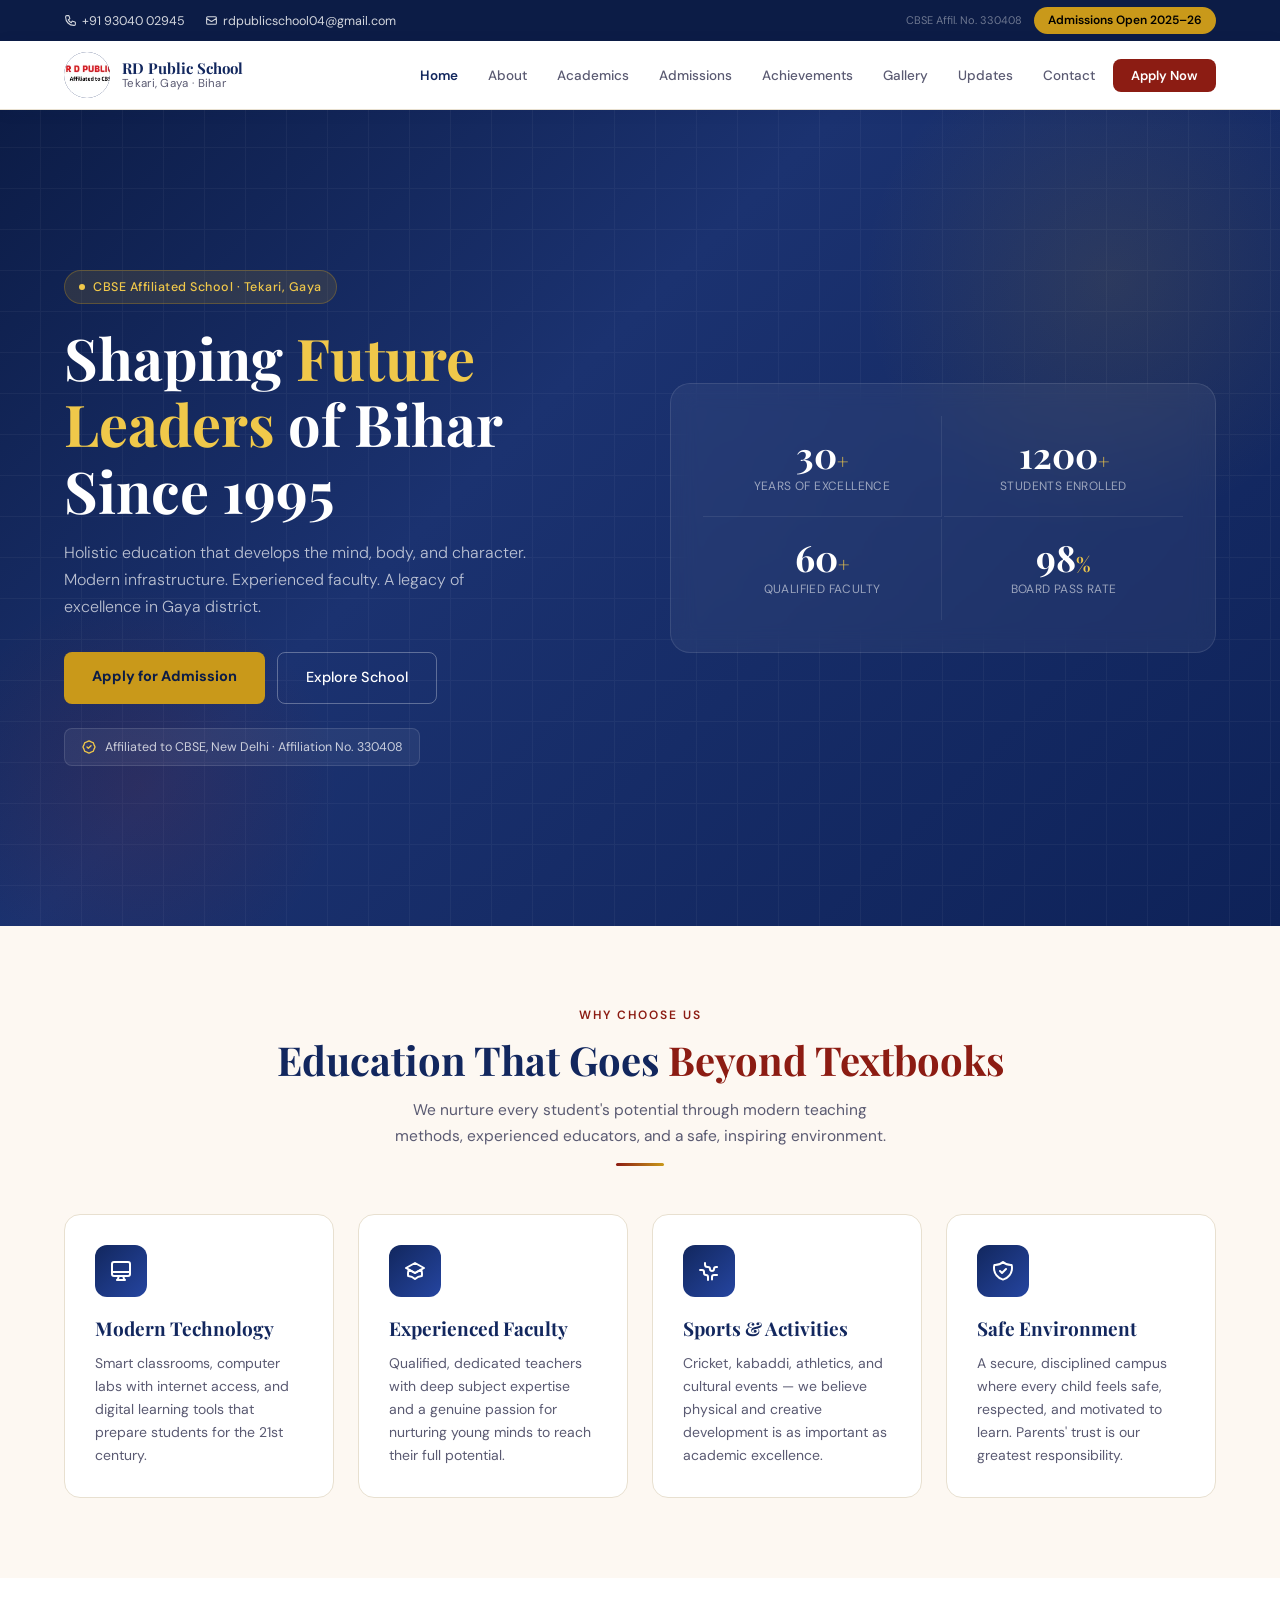
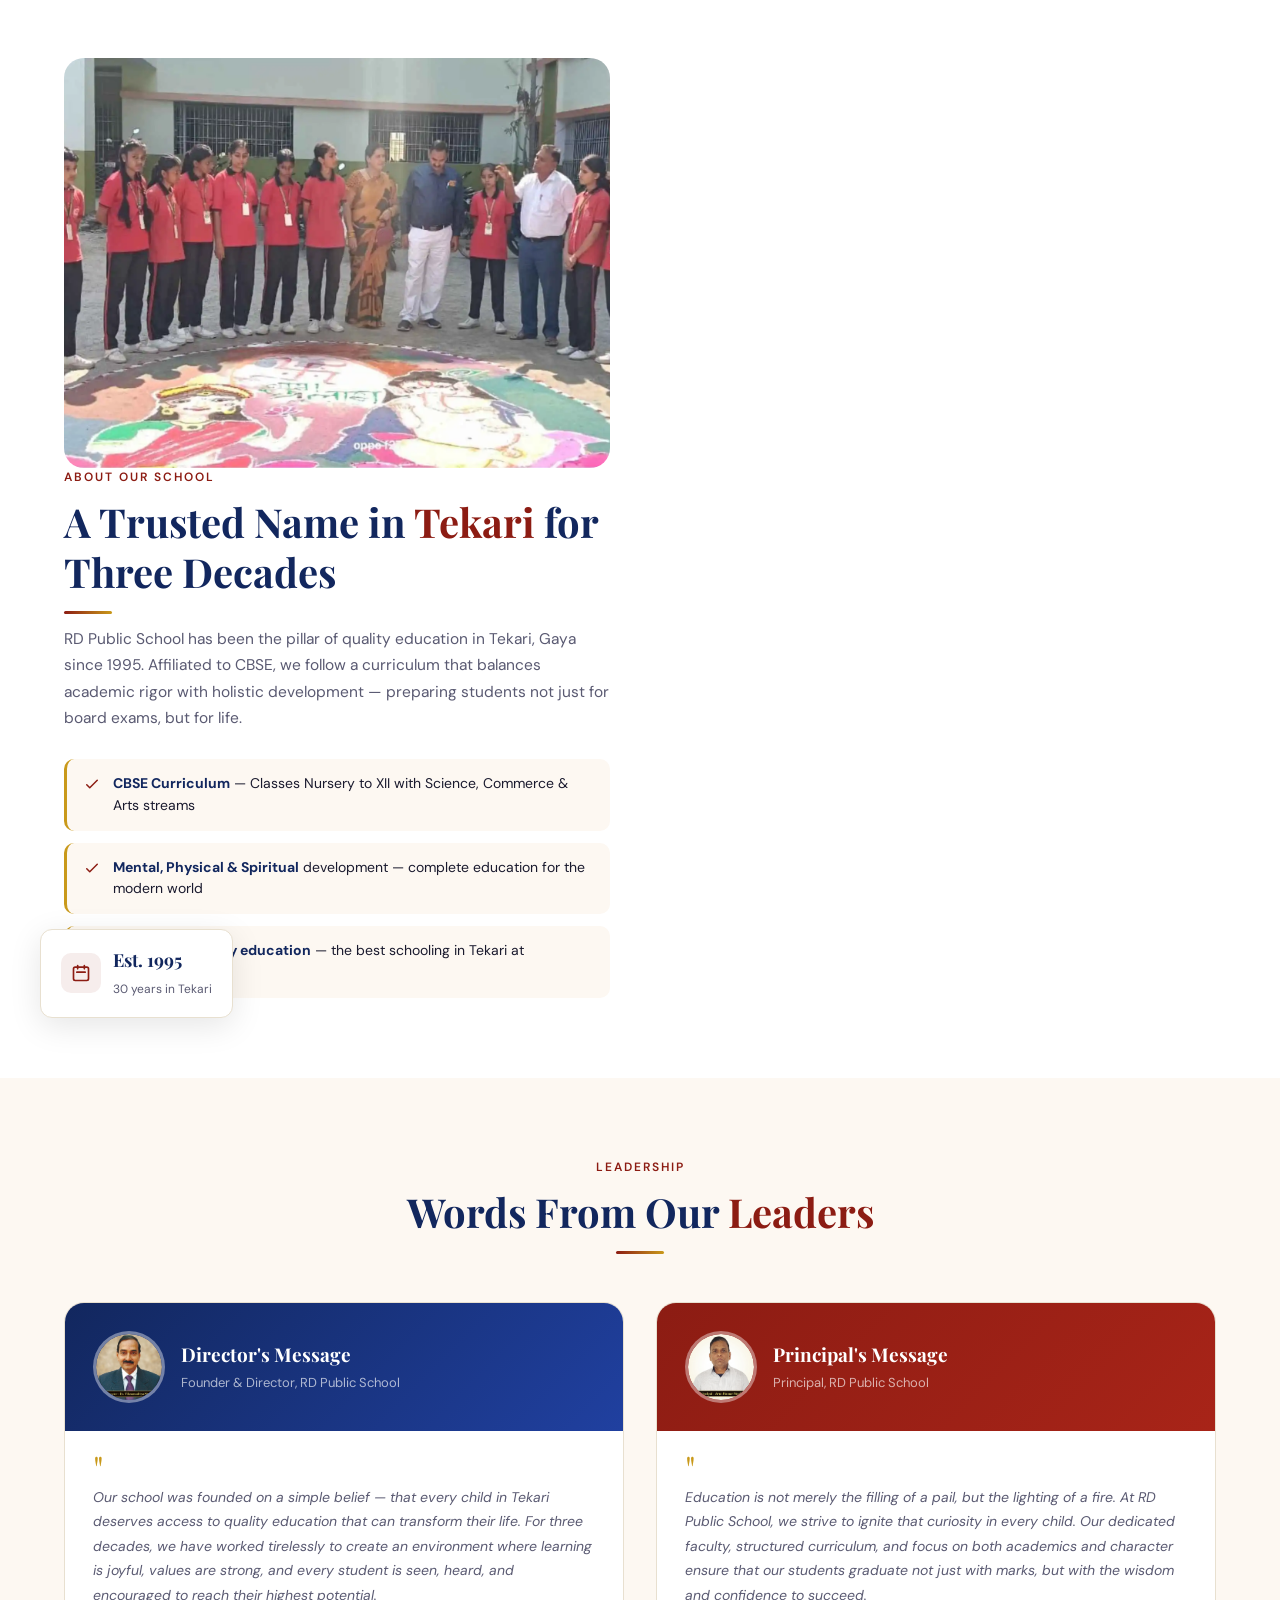
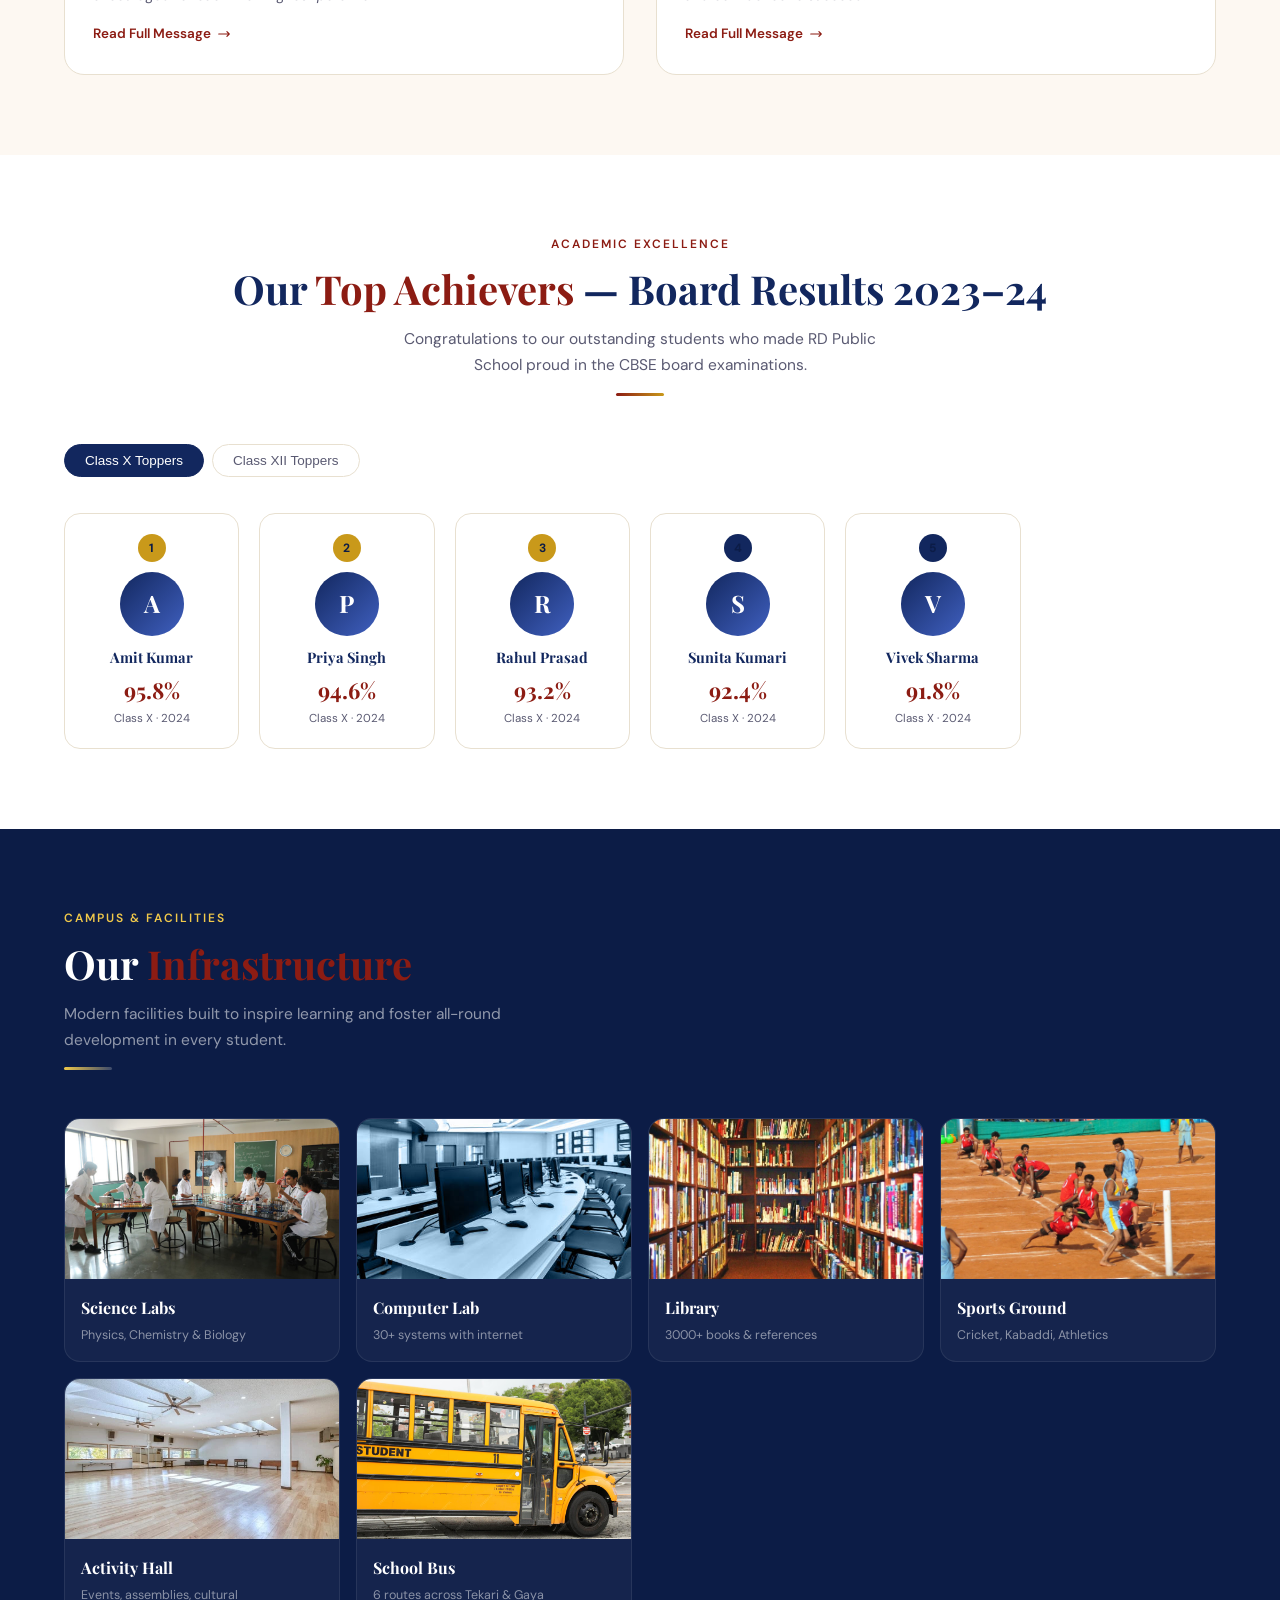
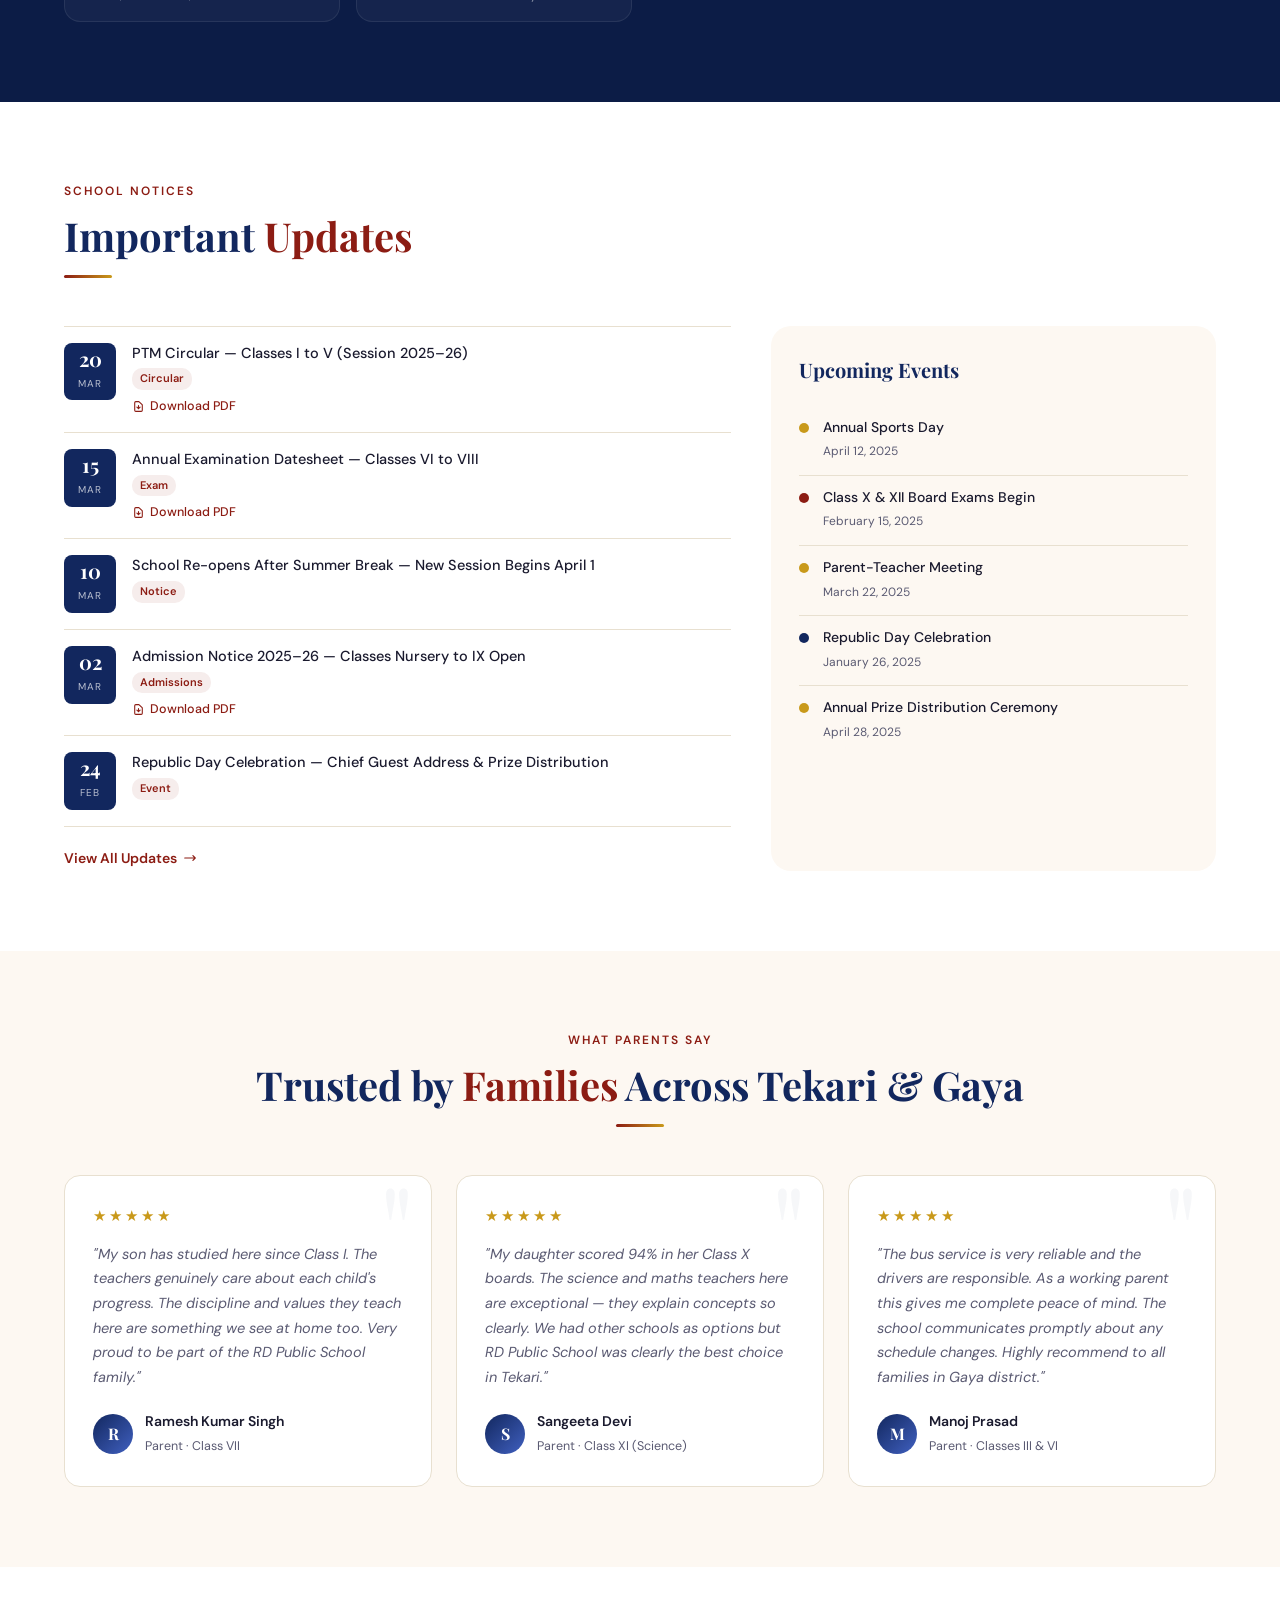
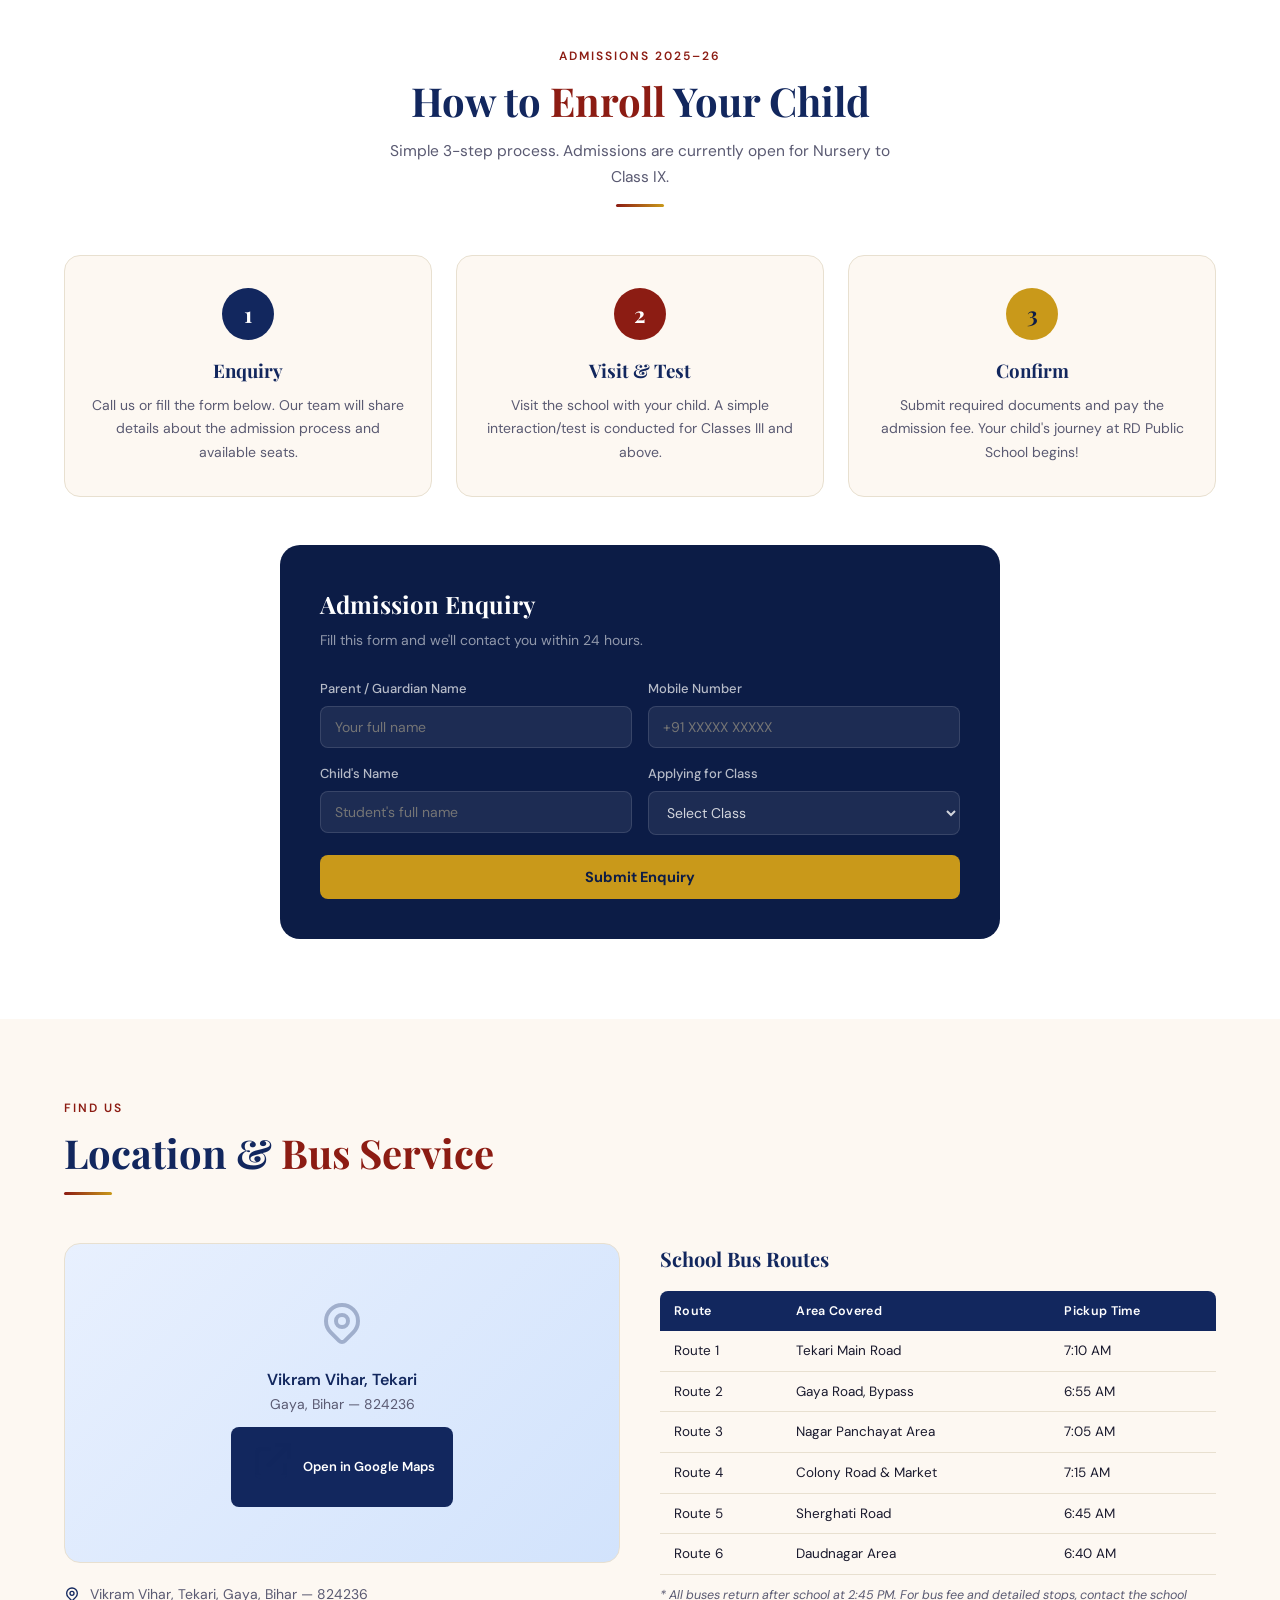
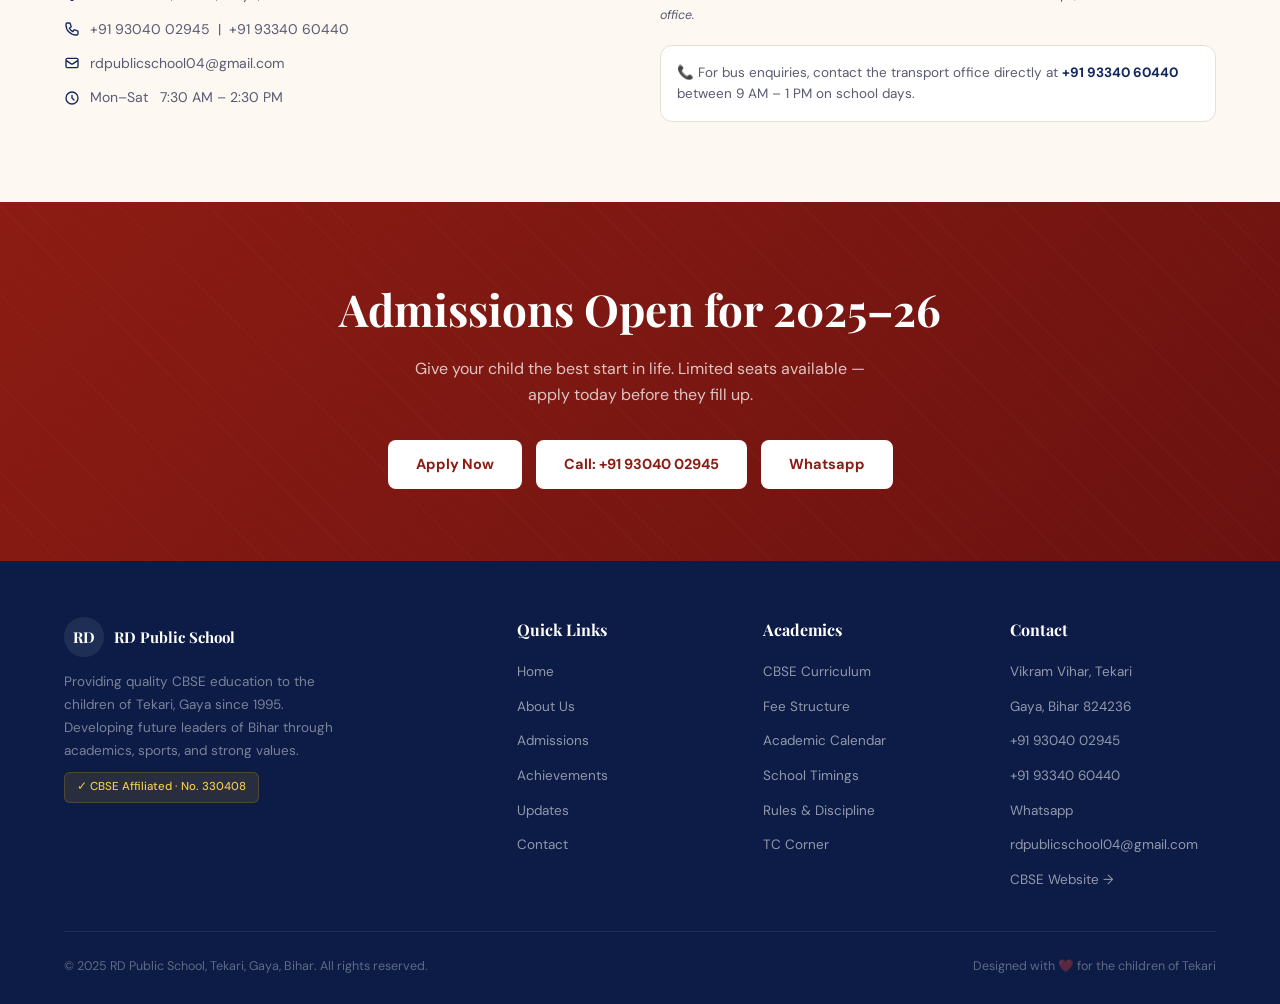
==== commit 0cd7da19: ""little change"" ====
--- a/rdps-demo.html
+++ b/rdps-demo.html
@@ -358,6 +358,7 @@
 </section>
 
 <!-- WHY US -->
+<div id="academics"></div>
 <section class="why-us" id="about">
   <div class="section-inner">
     <div class="section-header center">
@@ -452,7 +453,7 @@
     <div class="desks-grid">
       <div class="desk-card">
         <div class="desk-header">
-          <div class="desk-avatar"><span>D</span></div>
+          <div class="desk-avatar"><img src="public/director.png" alt="Director" style="width:100%;height:100%;object-fit:cover;border-radius:50%;"></div>
           <div class="desk-header-text">
             <h3>Director's Message</h3>
             <span>Founder & Director, RD Public School</span>
@@ -466,7 +467,7 @@
       </div>
       <div class="desk-card">
         <div class="desk-header" style="background:linear-gradient(135deg,var(--maroon),#a82418)">
-          <div class="desk-avatar"><span>P</span></div>
+          <div class="desk-avatar"><img src="public/principal.png" alt="Principal" style="width:100%;height:100%;object-fit:cover;border-radius:50%;"></div>
           <div class="desk-header-text">
             <h3>Principal's Message</h3>
             <span>Principal, RD Public School</span>
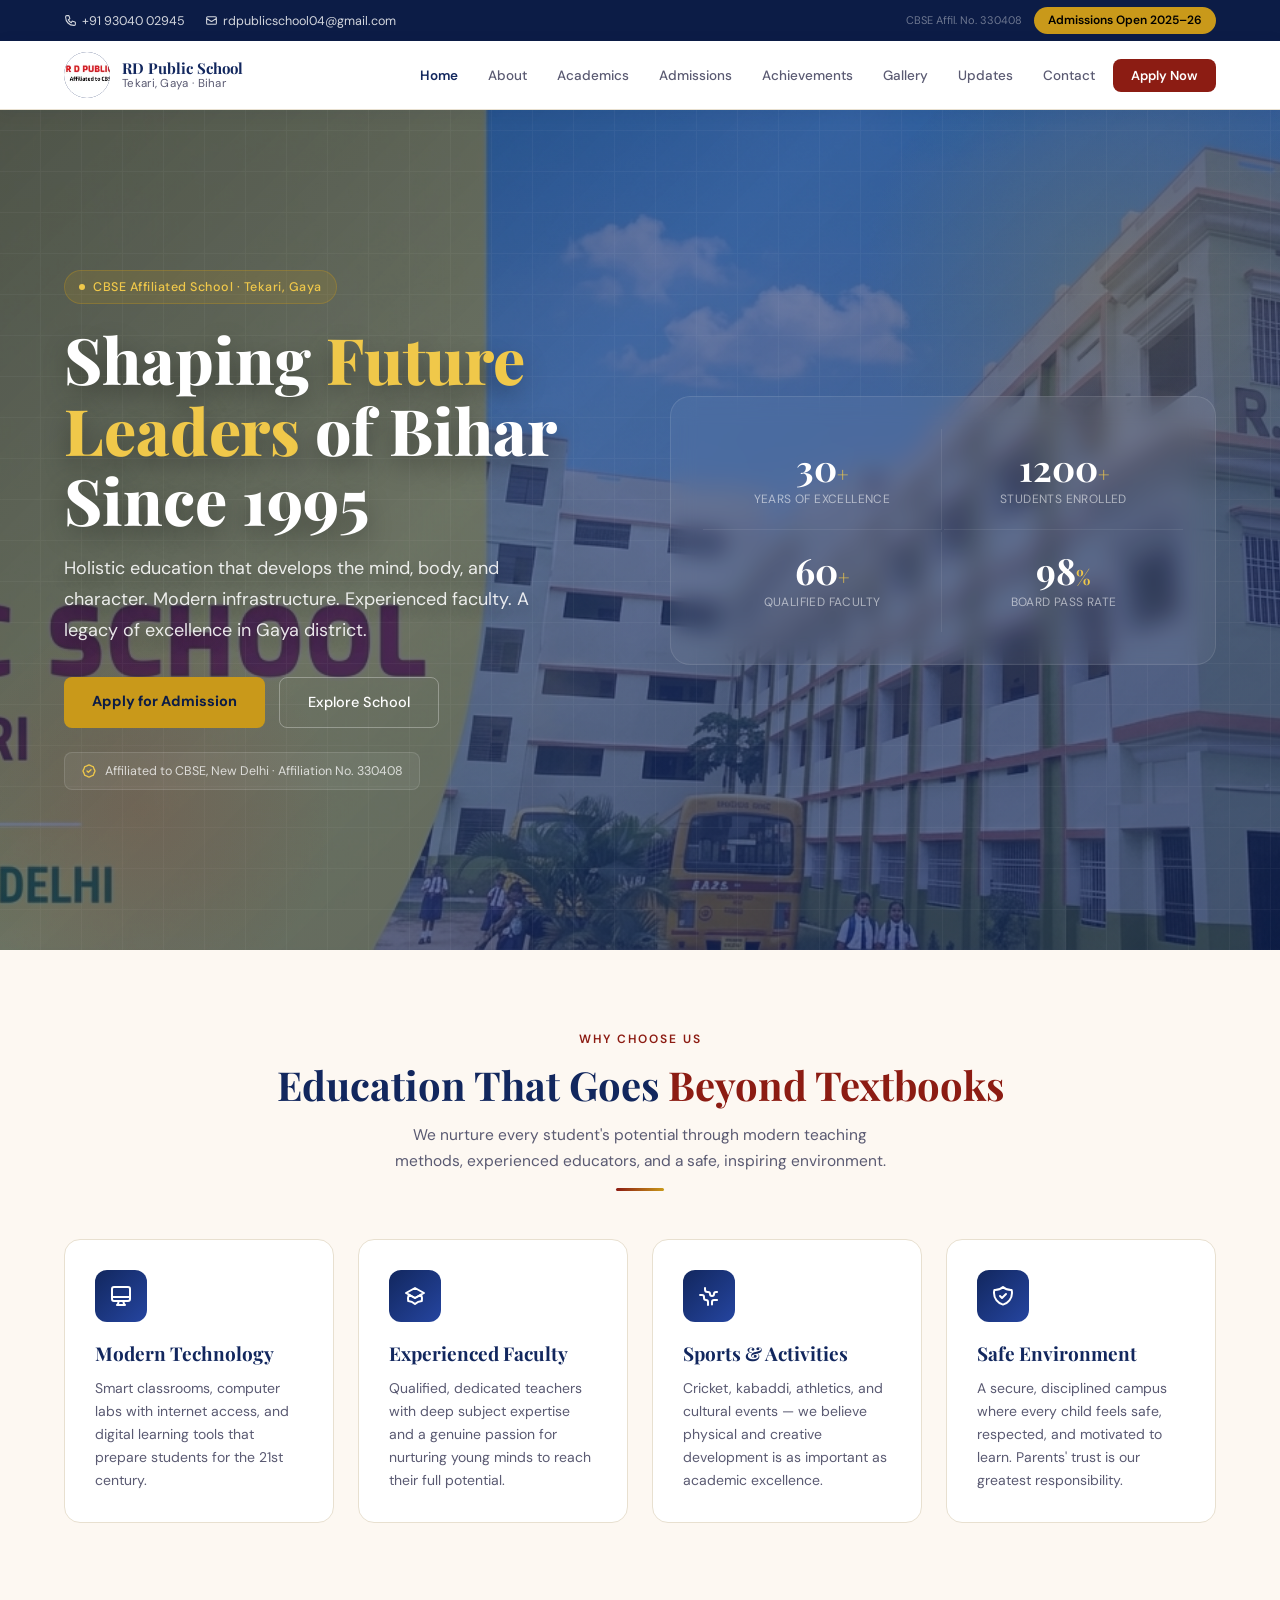
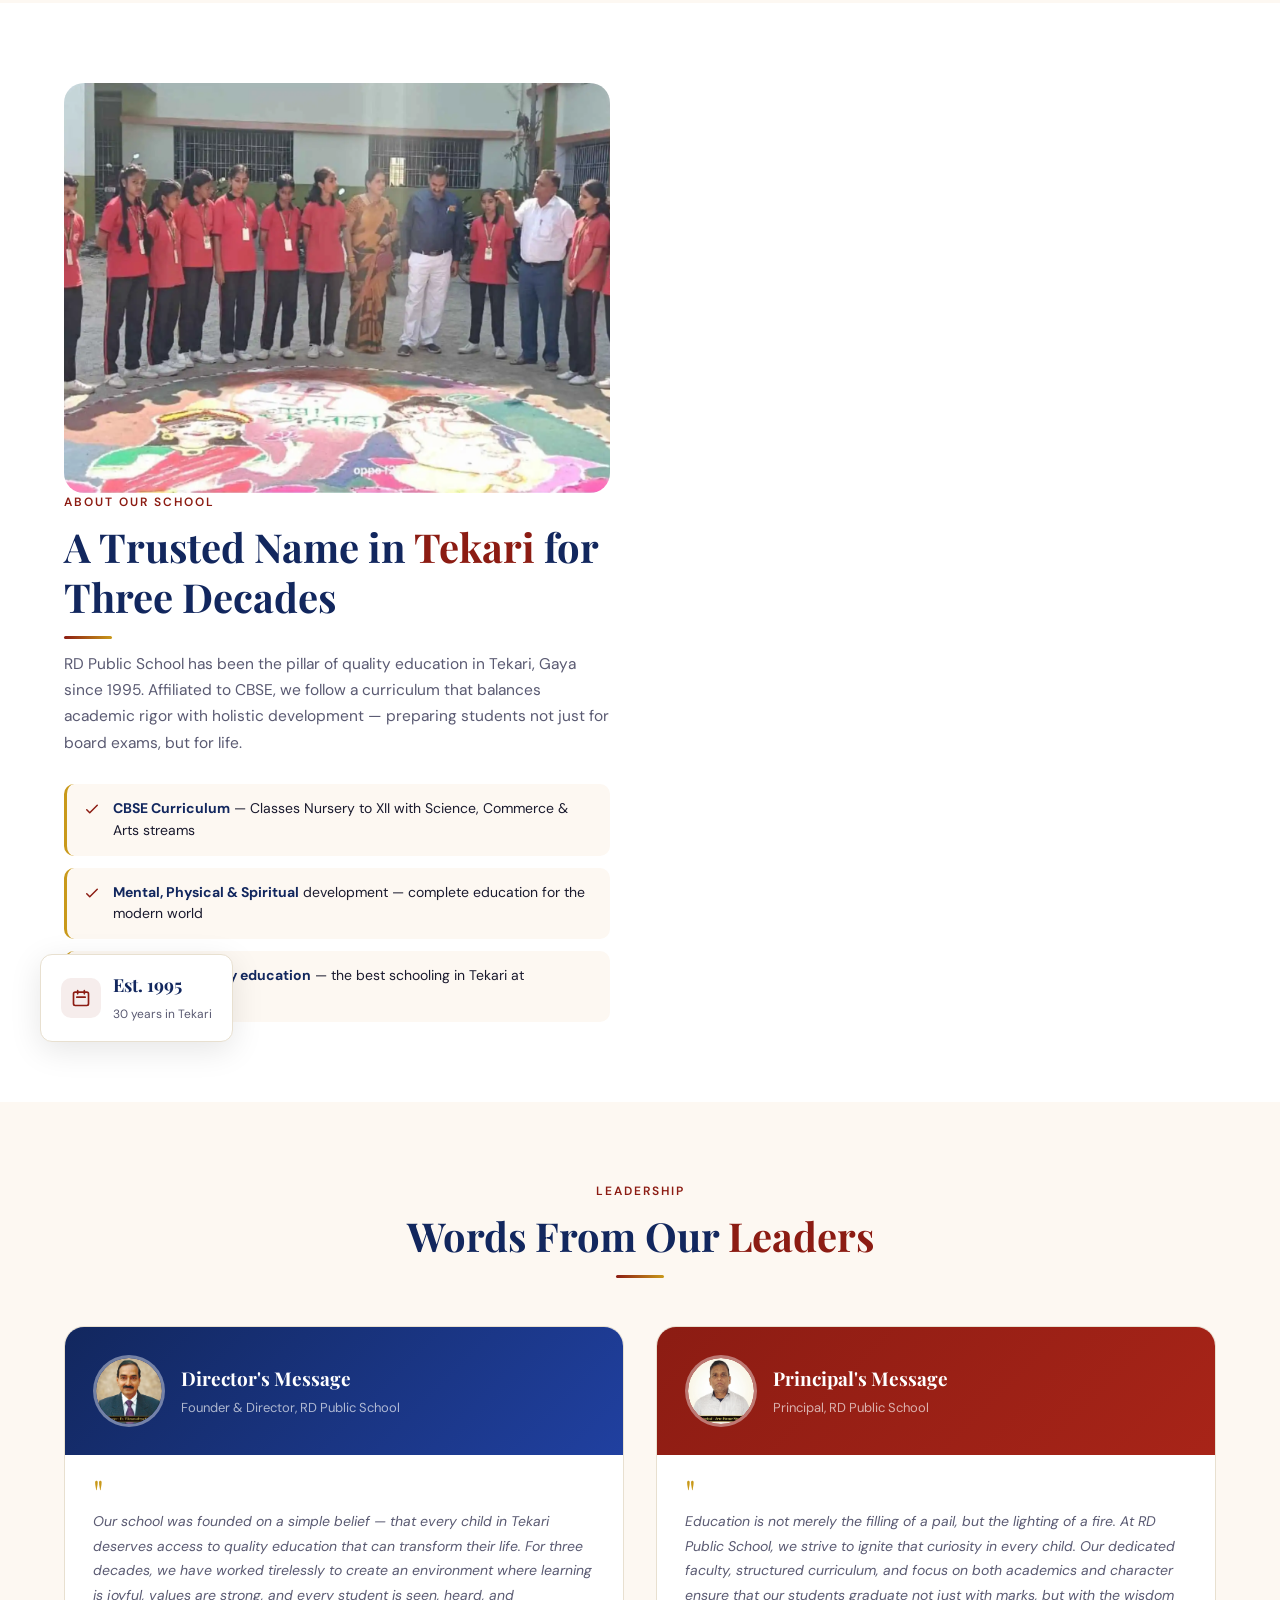
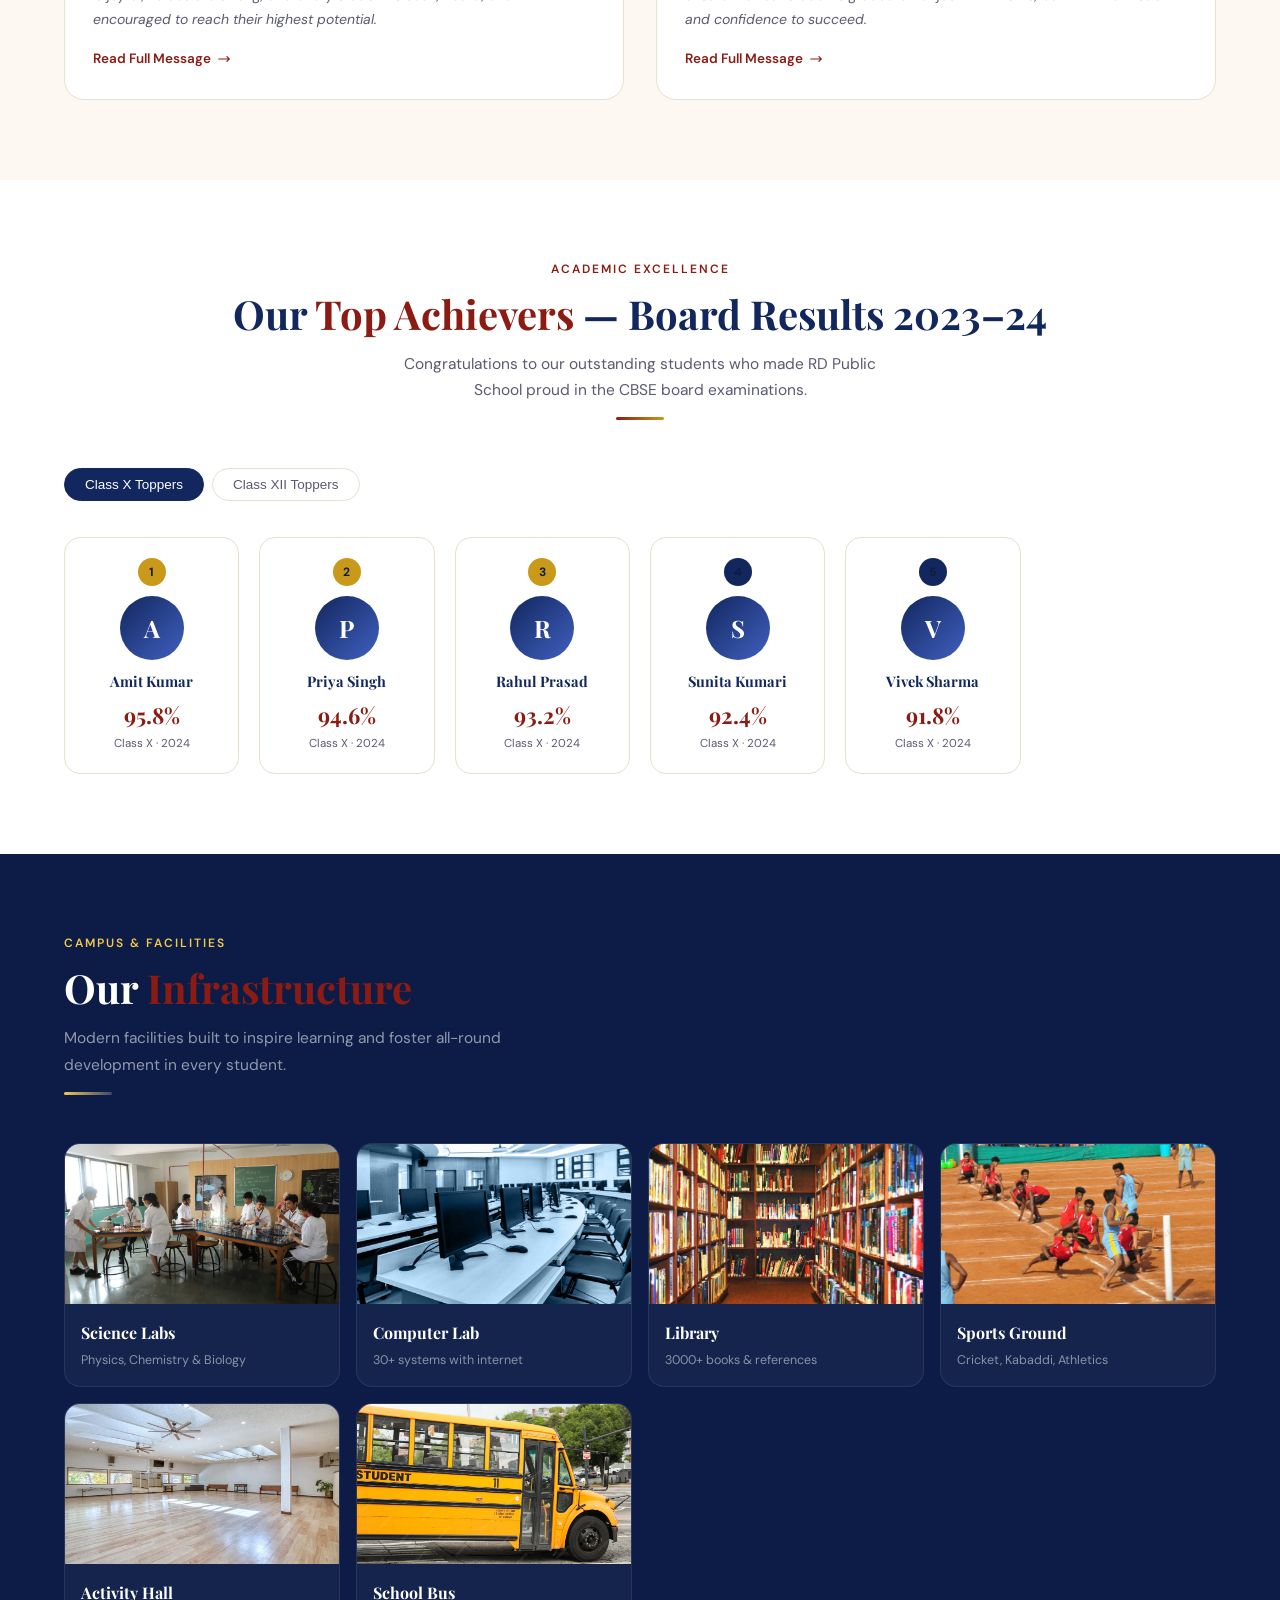
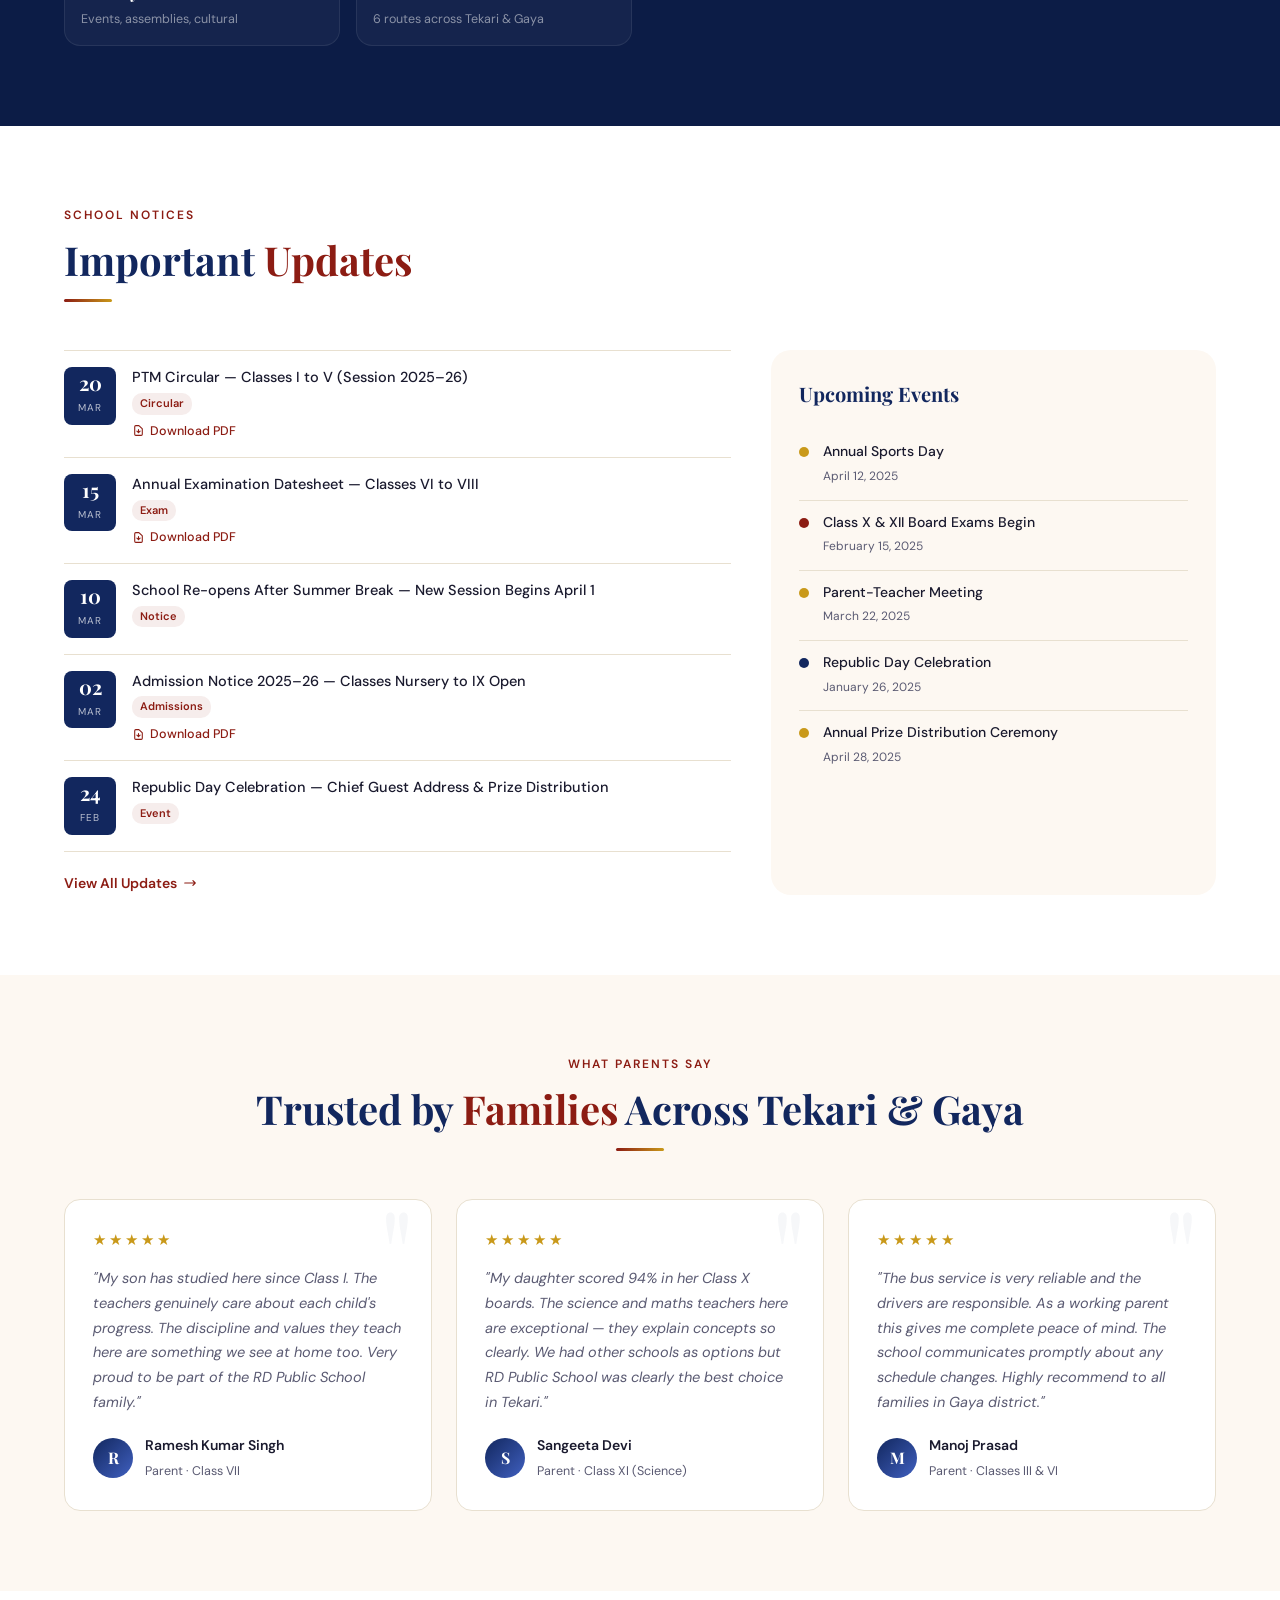
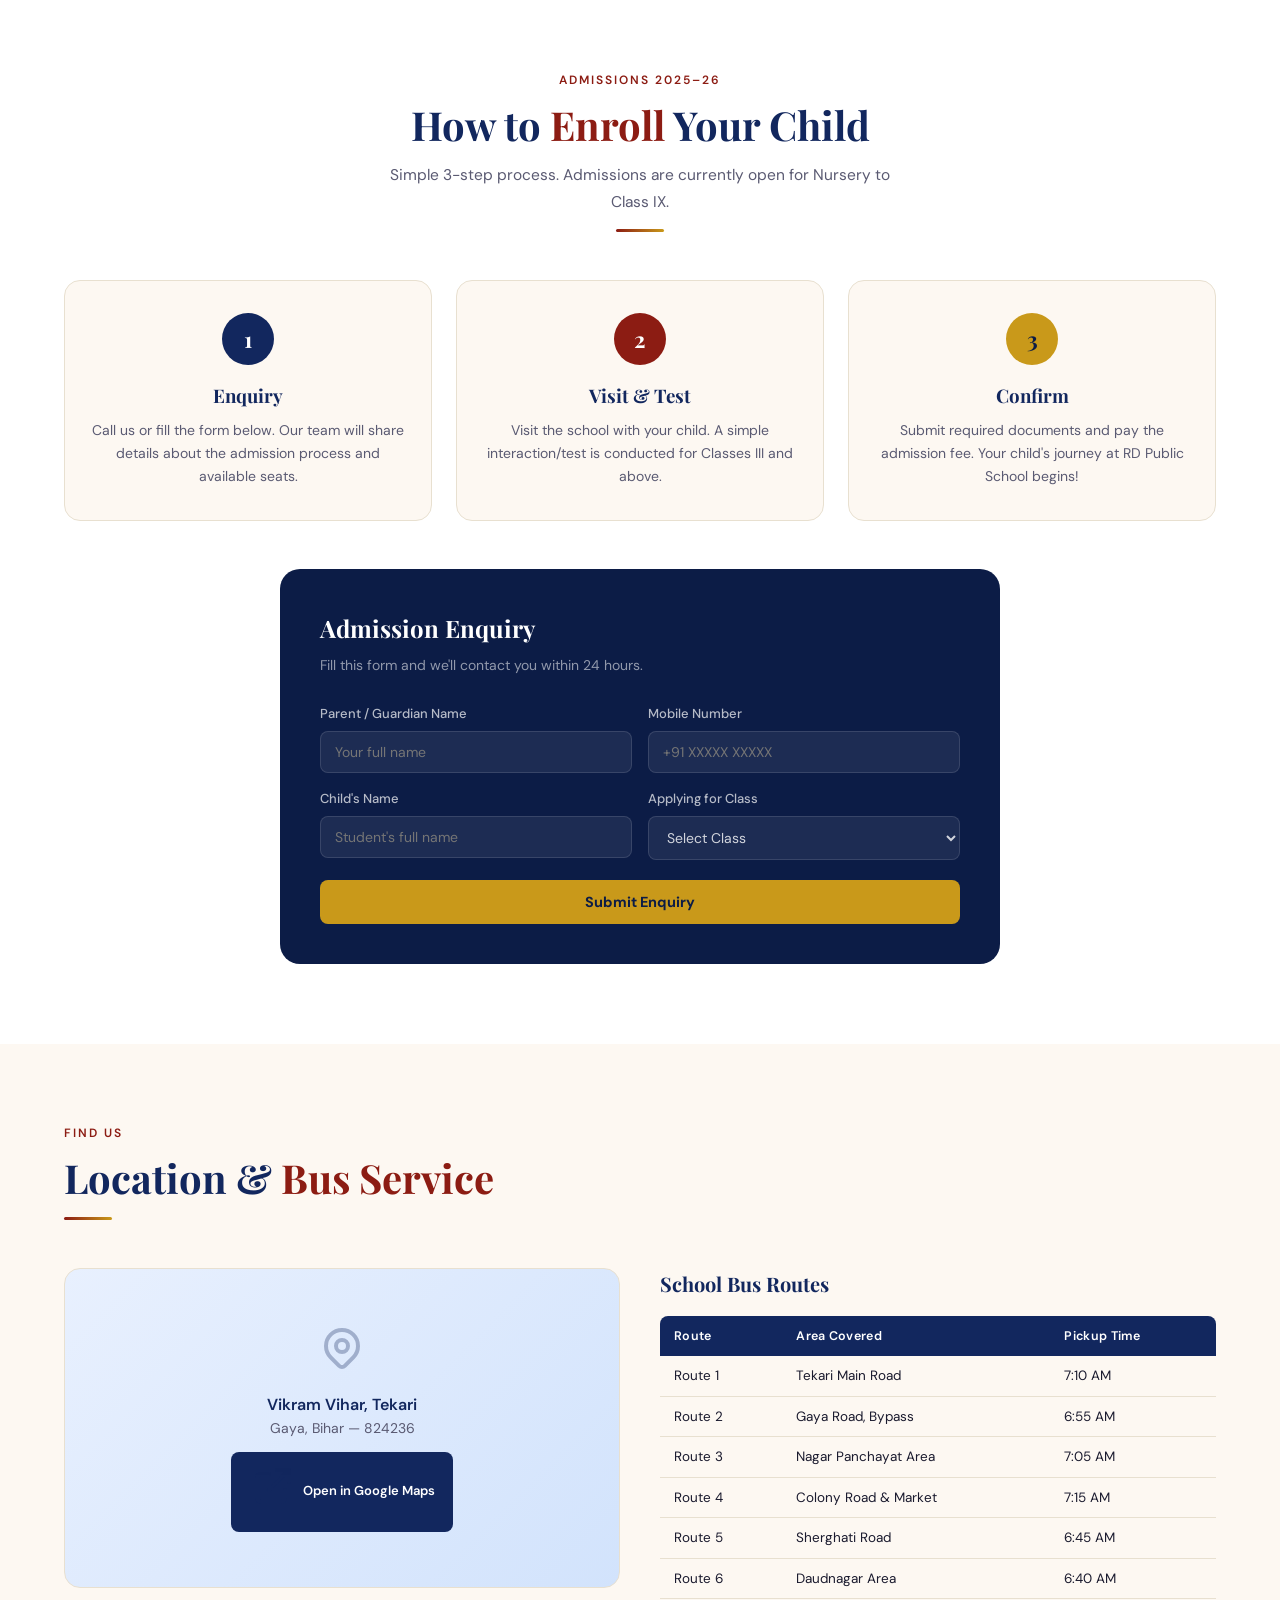
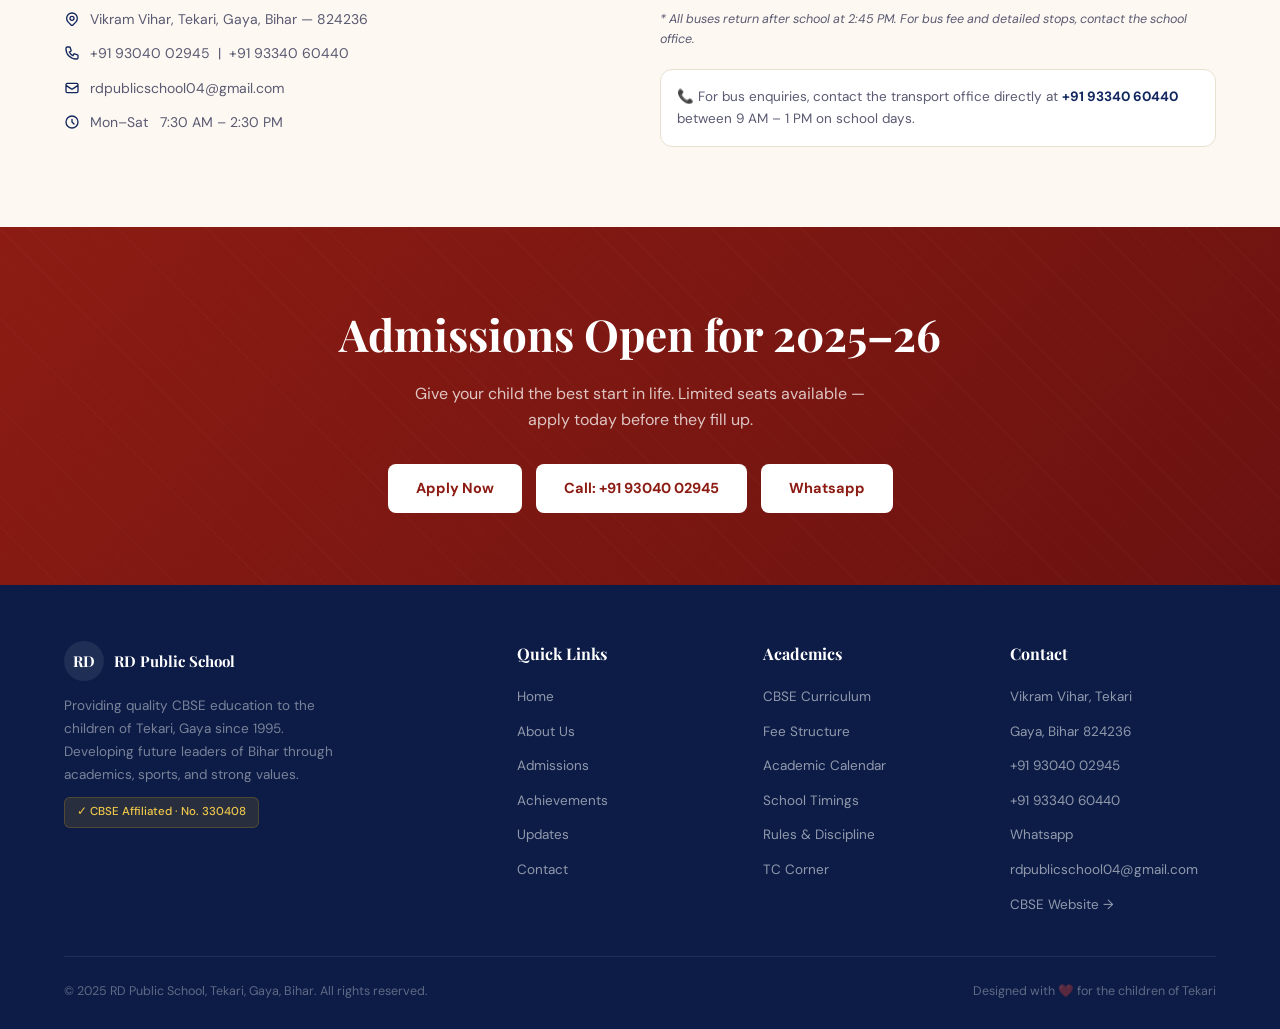
==== commit e10d2f79: ""changes"" ====
--- a/rdps-demo.html
+++ b/rdps-demo.html
@@ -56,17 +56,17 @@
 
 /* ── HERO ── */
 .hero{min-height:88vh;display:flex;align-items:center;position:relative;overflow:hidden;background:var(--navy-deep)}
-.hero-bg{position:absolute;inset:0;background:linear-gradient(135deg,#0C1C46 0%,#1B3270 40%,#0e2258 100%)}
-.hero-pattern{position:absolute;inset:0;opacity:0.04;background-image:repeating-linear-gradient(0deg,transparent,transparent 40px,rgba(255,255,255,1) 40px,rgba(255,255,255,1) 41px),repeating-linear-gradient(90deg,transparent,transparent 40px,rgba(255,255,255,1) 40px,rgba(255,255,255,1) 41px)}
-.hero-accent{position:absolute;right:-80px;top:-80px;width:500px;height:500px;background:radial-gradient(circle,rgba(201,153,26,0.12) 0%,transparent 70%);pointer-events:none}
+.hero-bg{position:absolute;inset:0;background:linear-gradient(135deg,rgba(12,28,70,0.72) 0%,rgba(27,50,112,0.64) 40%,rgba(14,34,88,0.72) 100%),url('public/rdpshero.png') center/cover no-repeat}
+.hero-pattern{position:absolute;inset:0;opacity:0.04;background-image:repeating-linear-gradient(0deg,transparent,transparent 40px,rgba(255,255,255,0.9) 40px,rgba(255,255,255,0.9) 41px),repeating-linear-gradient(90deg,transparent,transparent 40px,rgba(255,255,255,0.9) 40px,rgba(255,255,255,0.9) 41px)}
+.hero-accent{position:absolute;right:-80px;top:-80px;width:500px;height:500px;background:radial-gradient(circle,rgba(201,153,26,0.18) 0%,transparent 70%);pointer-events:none}
 .hero-accent2{position:absolute;left:-60px;bottom:-60px;width:400px;height:400px;background:radial-gradient(circle,rgba(140,28,19,0.15) 0%,transparent 70%);pointer-events:none}
 .hero-inner{max-width:1200px;margin:auto;padding:80px 24px;position:relative;z-index:2;display:grid;grid-template-columns:1fr 1fr;gap:60px;align-items:center}
 .hero-badge{display:inline-flex;align-items:center;gap:8px;background:rgba(201,153,26,0.15);border:1px solid rgba(201,153,26,0.3);color:var(--gold-light);padding:6px 14px;border-radius:20px;font-size:12.5px;font-weight:500;letter-spacing:0.5px;margin-bottom:20px}
 .hero-badge span{width:6px;height:6px;background:var(--gold-light);border-radius:50%;display:inline-block}
-.hero h1{font-family:var(--serif);font-size:clamp(36px,4.5vw,58px);line-height:1.15;color:#fff;font-weight:700;margin-bottom:16px}
+.hero h1{font-family:var(--serif);font-size:clamp(42px,5vw,70px);line-height:1.1;color:#fff;font-weight:800;margin-bottom:18px;text-shadow:0 10px 24px rgba(0,0,0,0.35)}
 .hero h1 em{font-style:normal;color:var(--gold-light)}
-.hero-sub{color:rgba(255,255,255,0.7);font-size:16px;max-width:480px;margin-bottom:32px;font-weight:300;line-height:1.7}
-.hero-btns{display:flex;gap:12px;flex-wrap:wrap}
+.hero-sub{color:rgba(255,255,255,0.88);font-size:18px;max-width:520px;margin-bottom:32px;font-weight:400;line-height:1.7;text-shadow:0 8px 14px rgba(0,0,0,0.3)}
+.hero-btns{display:flex;gap:14px;flex-wrap:wrap}
 .btn-primary{background:var(--gold);color:#0C1C46;padding:13px 28px;border-radius:8px;font-weight:700;font-size:14.5px;text-decoration:none;display:inline-block;transition:all .2s;border:none;cursor:pointer}
 .btn-primary:hover{background:var(--gold-light);transform:translateY(-1px);box-shadow:0 6px 20px rgba(201,153,26,0.35)}
 .btn-ghost{background:transparent;color:#fff;padding:13px 28px;border-radius:8px;font-weight:500;font-size:14.5px;text-decoration:none;display:inline-block;transition:all .2s;border:1.5px solid rgba(255,255,255,0.3)}
